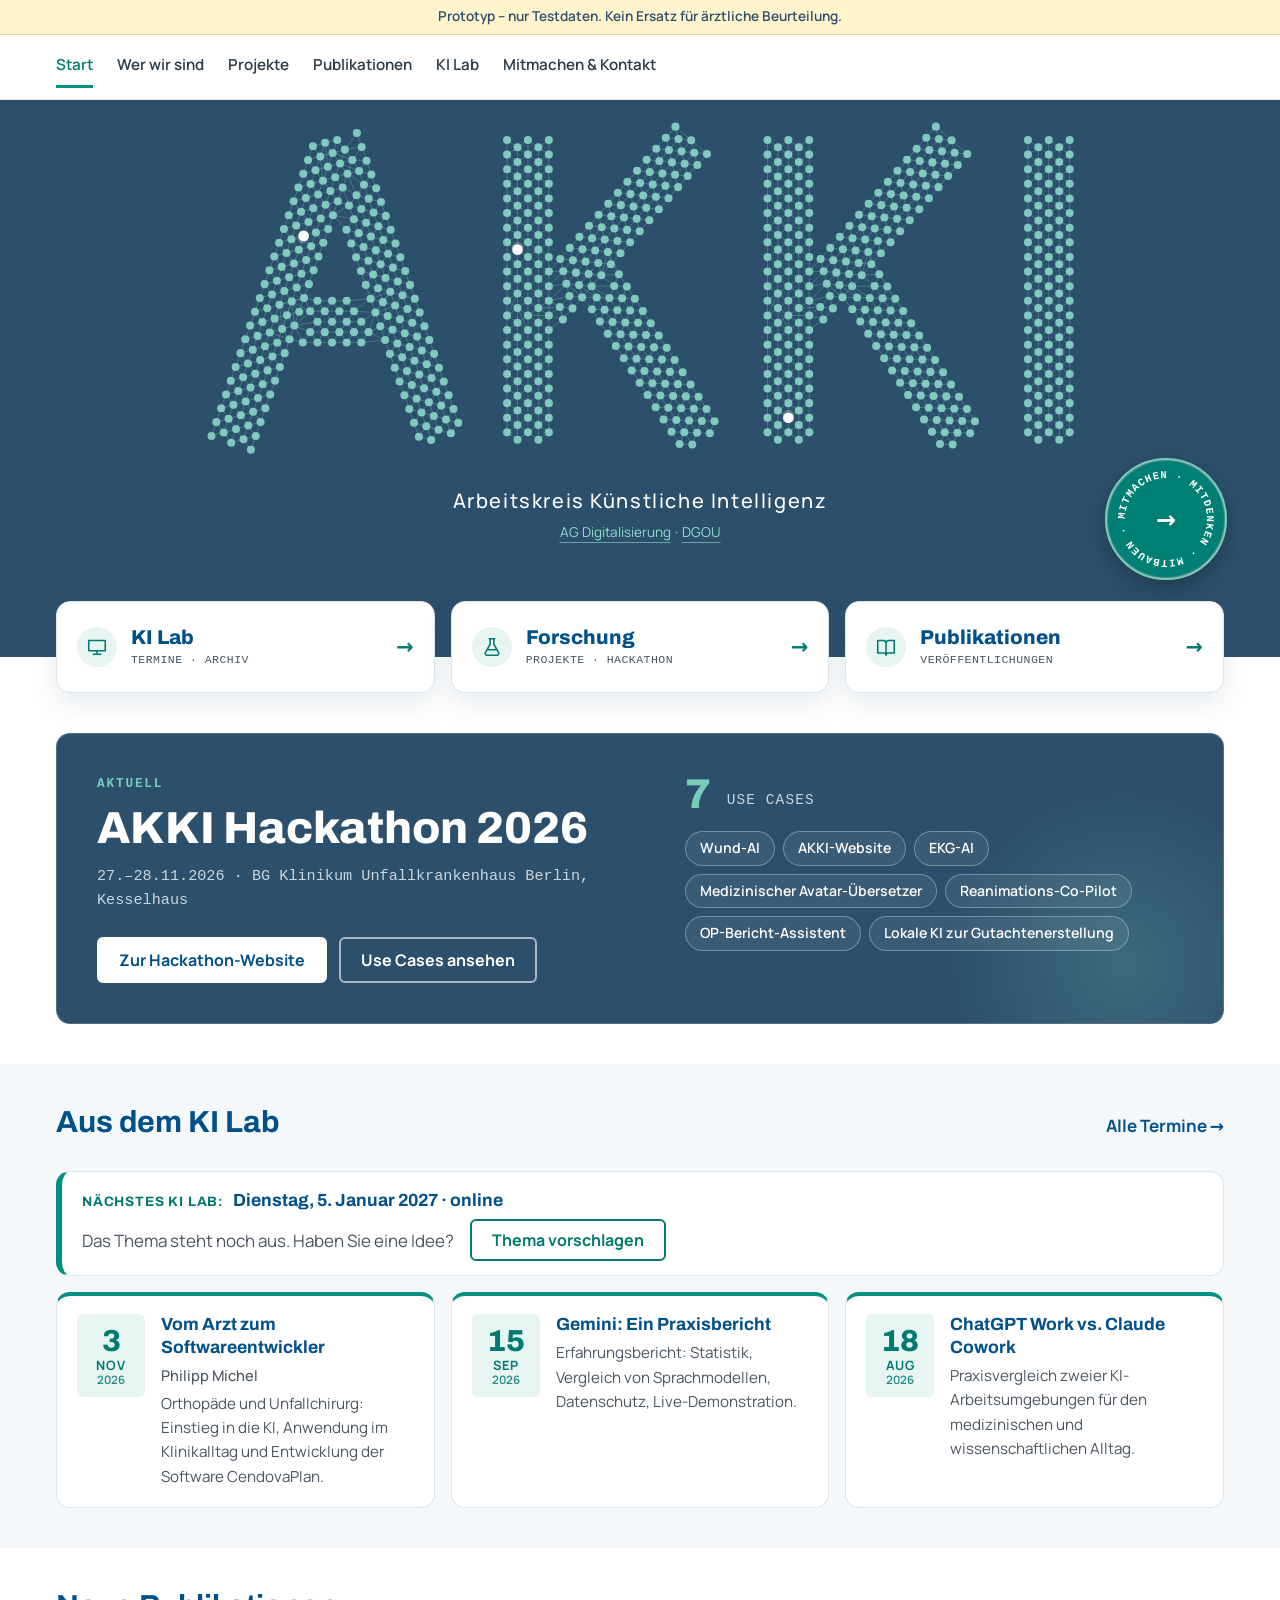
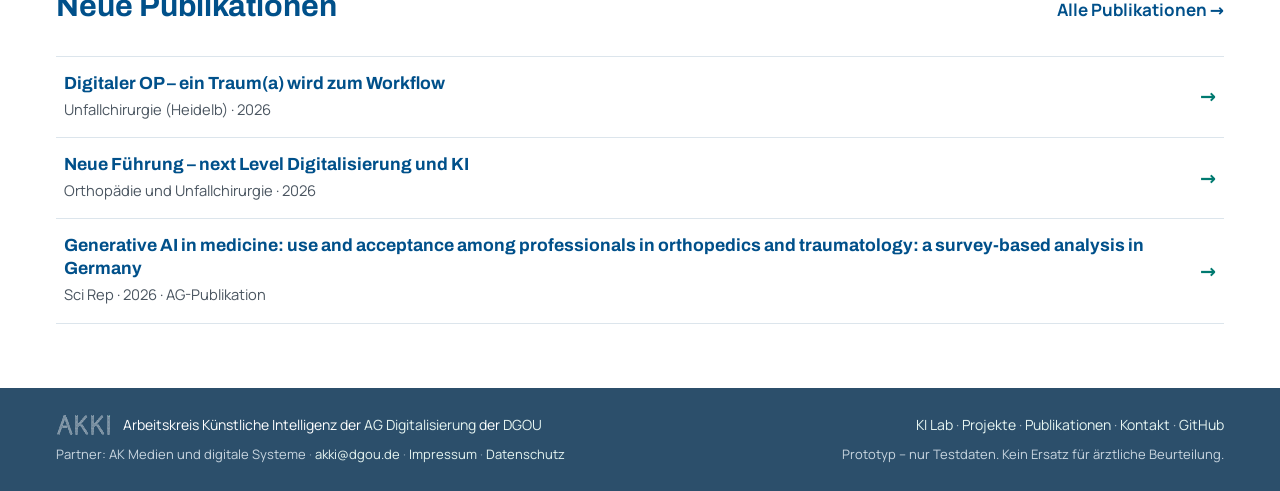
==== public/index.html @ 75d97f33 "Startseite: Kachel Mitwirken entfernt, drei Kacheln auf volle Breite verteilt" ====
<!DOCTYPE html>
<html lang="de">
<head>
<meta charset="UTF-8">
<meta name="viewport" content="width=device-width, initial-scale=1.0">
<title>AKKI – Arbeitskreis Künstliche Intelligenz · AG Digitalisierung · DGOU</title>
<meta name="description" content="Der AKKI ist der Arbeitskreis Künstliche Intelligenz der AG Digitalisierung der DGOU: KI Lab, Forschung, Publikationen und Hackathon.">
<!-- Vorerst fuer Suchmaschinen gesperrt, bis die DGOU die Seite freigibt (siehe inhalte.md) -->
<meta name="robots" content="noindex, nofollow">
<link rel="icon" type="image/svg+xml" href="logo/logo-hell.svg">
<link rel="stylesheet" href="style.css">
</head>
<body>

<div id="seitenkopf" class="kopf-fix">
  <div class="prototyp-hinweis" role="note">Prototyp – nur Testdaten. Kein Ersatz für ärztliche Beurteilung.</div>
</div>

<header class="hero hero--kompakt">
  <div class="container">
    <!-- Die Hauptüberschrift (h1) ist nur für Screenreader sichtbar; sichtbar ist das lebende Logo -->
    <h1 class="sr-only">AKKI – Arbeitskreis Künstliche Intelligenz der AG Digitalisierung der DGOU</h1>
    <!-- Lebendes AKKI-Logo, Einbau wie in public/logo/logo-animiert.js beschrieben -->
    <canvas data-akki-logo data-auto-hoehe data-untertitel="aus" aria-hidden="true"></canvas>
    <div class="hero__fuss">
      <!-- Untertitel als normaler HTML-Text (Größen kommen vom Logo-Skript über --logo-fs1 / --logo-fs2) -->
      <p class="hero__untertitel">
        <span class="hero__untertitel-1">Arbeitskreis Künstliche Intelligenz</span>
        <span class="hero__untertitel-2"><a href="https://www.digitalisierung-dgou.de/" target="_blank" rel="noopener">AG Digitalisierung<span class="sr-only"> (öffnet in neuem Tab)</span></a> · <a href="https://dgou.de/" target="_blank" rel="noopener">DGOU<span class="sr-only"> (öffnet in neuem Tab)</span></a></span>
      </p>
      <!-- Runder Mitmachen-Button unten rechts in der blauen Fläche; daran hängt das Mitmach-Terminal als Pop-up (terminal.js) -->
      <a class="mitmach-rund" id="mitmachen-knopf" href="mitmachen.html" aria-label="Mitmachen">
        <!-- Drehender Textring innen im Kreis (Bahn: Radius 41), nur Zierde: aria-hidden -->
        <svg class="mitmach-rund__ring" viewBox="0 0 116 116" aria-hidden="true" focusable="false">
          <defs><path id="mitmach-bahn" d="M58,58 m-41,0 a41,41 0 1,1 82,0 a41,41 0 1,1 -82,0"/></defs>
          <text><textPath href="#mitmach-bahn">MITMACHEN · MITDENKEN · MITBAUEN · </textPath></text>
        </svg>
        <span class="mitmach-rund__pfeil" aria-hidden="true">→</span>
        <span class="mitmach-rund__label" aria-hidden="true">Mitmachen</span>
      </a>
    </div>
  </div>
</header>

<main>
  <!-- Vier Einstiege direkt unter dem Logo -->
  <section class="einstiege" aria-label="Einstiege">
    <div class="container">
      <div class="einstiege__raster">
        <a class="einstieg-kachel" href="treffen.html">
          <span class="einstieg-kachel__icon"><svg viewBox="0 0 24 24" aria-hidden="true"><path d="M3 5h18v11H3zM8 20h8M12 16v4"/></svg></span>
          <span class="einstieg-kachel__titel">KI Lab</span>
          <span class="einstieg-kachel__sub">Termine · Archiv</span>
          <span class="einstieg-kachel__pfeil" aria-hidden="true">→</span>
        </a>
        <a class="einstieg-kachel" href="projekte.html">
          <span class="einstieg-kachel__icon"><svg viewBox="0 0 24 24" aria-hidden="true"><path d="M9 3h6M10 3v6l-5.2 9.2A2 2 0 0 0 6.5 21h11a2 2 0 0 0 1.7-2.8L14 9V3M7.2 15h9.6"/></svg></span>
          <span class="einstieg-kachel__titel">Forschung</span>
          <span class="einstieg-kachel__sub">Projekte · Hackathon</span>
          <span class="einstieg-kachel__pfeil" aria-hidden="true">→</span>
        </a>
        <a class="einstieg-kachel" href="publikationen.html">
          <span class="einstieg-kachel__icon"><svg viewBox="0 0 24 24" aria-hidden="true"><path d="M3 5h6a3 3 0 0 1 3 3v13a2.5 2.5 0 0 0-2.5-2.5H3zM21 5h-6a3 3 0 0 0-3 3v13a2.5 2.5 0 0 1 2.5-2.5H21z"/></svg></span>
          <span class="einstieg-kachel__titel">Publikationen</span>
          <span class="einstieg-kachel__sub">Veröffentlichungen</span>
          <span class="einstieg-kachel__pfeil" aria-hidden="true">→</span>
        </a>
      </div>
    </div>
  </section>

  <!-- Hackathon (aus daten/usecases.json) -->
  <section aria-labelledby="hackathon-titel">
    <div class="container">
      <div class="hackathon-karte" id="hackathon-karte" hidden>
        <div class="hackathon-karte__text">
          <p class="eyebrow">Aktuell</p>
          <h2 id="hackathon-titel"></h2>
          <p class="hackathon-karte__fakten" id="hackathon-fakten"></p>
          <div class="knopfreihe">
            <a class="knopf knopf--hell" id="hackathon-website" target="_blank" rel="noopener" hidden>Zur Hackathon-Website</a>
            <a class="knopf knopf--auf-dunkel" href="projekte.html#hackathon">Use Cases ansehen</a>
          </div>
        </div>
        <div class="hackathon-karte__cases">
          <p class="hackathon-karte__zahl"><strong id="hackathon-anzahl"></strong> Use Cases</p>
          <ul class="chips" id="hackathon-chips"></ul>
        </div>
      </div>
    </div>
  </section>

  <!-- Neueste KI-Lab-Termine (über beitraege.js aus daten/beitraege.json) -->
  <section class="abschnitt--hell" aria-labelledby="kilab-titel">
    <div class="container">
      <div class="abschnitt-kopf">
        <h2 id="kilab-titel">Aus dem KI Lab</h2>
        <a class="pfeil-link" href="treffen.html">Alle Termine</a>
      </div>
      <!-- Nächster erster Dienstag im Monat (berechnet in beitraege.js); Thema nur, wenn in beitraege.json eingetragen -->
      <div class="kilab-naechster" id="kilab-naechster" hidden>
        <p class="kilab-naechster__zeile"><span class="kilab-naechster__label">Nächstes KI Lab:</span> <span class="kilab-naechster__datum" data-feld="datum"></span></p>
        <p class="kilab-naechster__thema" data-feld="thema" hidden></p>
        <p class="kilab-naechster__frage" data-feld="ohne-thema">Das Thema steht noch aus. Haben Sie eine Idee?</p>
        <a class="knopf knopf--rand" data-feld="vorschlag" data-kontakt-mailto="Themenvorschlag KI Lab">Thema vorschlagen</a>
      </div>      <div class="termin-karten" id="kilab-letzte"></div>
    </div>
  </section>

  <!-- Neueste Publikationen (aus daten/publikationen.json) -->
  <section aria-labelledby="pub-titel">
    <div class="container">
      <div class="abschnitt-kopf">
        <h2 id="pub-titel">Neue Publikationen</h2>
        <a class="pfeil-link" href="publikationen.html">Alle Publikationen</a>
      </div>
      <ul class="neu-pubs" id="pub-neu"></ul>
    </div>
  </section>
</main>

<div id="seitenfuss"></div>

<script src="logo/logo-animiert.js"></script>
<script src="layout.js"></script>
<script src="kontakt.js"></script>
<script src="beitraege.js"></script>
<script src="startseite.js"></script>
<script src="terminal.js"></script>
</body>
</html>
---- public/style.css ----
/* Gemeinsames Design aller AKKI-Seiten (Vorgabe: ARBEITSAUFTRAG.md, Block A)
   ALLE Farben, Abstände und Schriften stehen oben als Variablen.
   Für ein späteres offizielles DGOU-Design reicht es, diese Werte zu ändern. */

/* Schriften lokal aus public/fonts (keine Verbindung zu Google).
   Lizenz: SIL Open Font License, siehe public/fonts/OFL-*.txt */
@font-face {
  font-family: 'Archivo'; font-style: normal; font-weight: 500 800; font-display: swap;
  src: url('fonts/archivo-latin.woff2') format('woff2');
  unicode-range: U+0000-00FF, U+0131, U+0152-0153, U+02BB-02BC, U+02C6, U+02DA, U+02DC, U+0304, U+0308, U+0329, U+2000-206F, U+20AC, U+2122, U+2191, U+2193, U+2212, U+2215, U+FEFF, U+FFFD;
}
@font-face {
  font-family: 'Archivo'; font-style: normal; font-weight: 500 800; font-display: swap;
  src: url('fonts/archivo-latin-ext.woff2') format('woff2');
  unicode-range: U+0100-02BA, U+02BD-02C5, U+02C7-02CC, U+02CE-02D7, U+02DD-02FF, U+0304, U+0308, U+0329, U+1D00-1DBF, U+1E00-1E9F, U+1EF2-1EFF, U+2020, U+20A0-20AB, U+20AD-20C4, U+2113, U+2C60-2C7F, U+A720-A7FF;
}
@font-face {
  font-family: 'Manrope'; font-style: normal; font-weight: 400 700; font-display: swap;
  src: url('fonts/manrope-latin.woff2') format('woff2');
  unicode-range: U+0000-00FF, U+0131, U+0152-0153, U+02BB-02BC, U+02C6, U+02DA, U+02DC, U+0304, U+0308, U+0329, U+2000-206F, U+20AC, U+2122, U+2191, U+2193, U+2212, U+2215, U+FEFF, U+FFFD;
}
@font-face {
  font-family: 'Manrope'; font-style: normal; font-weight: 400 700; font-display: swap;
  src: url('fonts/manrope-latin-ext.woff2') format('woff2');
  unicode-range: U+0100-02BA, U+02BD-02C5, U+02C7-02CC, U+02CE-02D7, U+02DD-02FF, U+0304, U+0308, U+0329, U+1D00-1DBF, U+1E00-1E9F, U+1EF2-1EFF, U+2020, U+20A0-20AB, U+20AD-20C4, U+2113, U+2C60-2C7F, U+A720-A7FF;
}

:root {
  /* ---- Palette D (ARBEITSAUFTRAG A1) ---- */
  --blau: #00508A;          /* Überschriften, Links, Primärtext-Akzente */
  --petrol: #008F83;        /* Linien, Rahmen, Hover, Unterstreichung der aktiven Navigation */
  --petrol-text: #007A70;   /* Petrol für Button-Füllung und Text: weiße Schrift 5,2:1 (#008F83 hätte nur 4,0:1) */
  --petrol-dunkel: #00655D; /* Button beim Überfahren */
  --mint: #78CBB9;          /* Logo, kleine Akzente, Badges (immer mit dunkler Schrift) */
  --mint-hell: #E6F5F1;     /* sparsam: höchstens ein hervorgehobener Bereich pro Seite */
  --weiss: #FFFFFF;         /* Seitenhintergrund und Standard-Kartenhintergrund */
  --hell: #F5F8FA;          /* abwechselnde Abschnitte, Seitenköpfe */
  --navy: #2C4F6B;          /* Logo-Kachel, Footer */
  --text: #2B3A45;          /* Fließtext */
  --text-2: #4A5560;        /* Nebentext, Metadaten */
  --rahmen: #DCE5EC;        /* Kartenrahmen, Trennlinien */

  /* ---- Abstände (8 / 16 / 24 / 40 / 64) ---- */
  --a1: 8px;
  --a2: 16px;
  --a3: 24px;
  --a4: 40px;
  --a5: 64px;

  /* ---- Form und Raster ---- */
  --radius: 14px;
  --radius-klein: 6px;
  --breite: 1200px;         /* maximale Inhaltsbreite */
  --zeile: 70ch;            /* maximale Zeilenlänge für Fließtext */

  /* ---- Schriften (lokal, siehe @font-face oben) ---- */
  --font-heading: 'Archivo', system-ui, sans-serif;
  --font-body: 'Manrope', system-ui, sans-serif;

  /* ---- Auf dunklem Grund (Footer, Logo-Kachel) ---- */
  --text-auf-dunkel: #FFFFFF;
  --text-auf-dunkel-leise: #C9D6E0;
  --linie-auf-dunkel: rgba(255, 255, 255, .14);

  /* ---- Markierungen und Zustände ---- */
  --hinweis-bg: #FFF4CC;    /* Pflicht-Hinweis, Entwurf-Banner */
  --hinweis-rahmen: #E8D58A;
  --hinweis-text: #5C4A00;
  --folgt-bg: #EEF3F7;
  --folgt-rahmen: #9AAFC0;
  --fehler: #A3262A;
  --schatten: rgba(44, 79, 107, .12);
  --fokus: #00508A;         /* Tastatur-Fokus auf hellem Grund (mind. 3:1) */
  --fokus-auf-dunkel: #FFFFFF;

  /* ---- Status-Badges (Text immer gut lesbar) ---- */
  --badge-idee-bg: #FFFFFF;      --badge-idee-text: #2B3A45;
  --badge-planung-bg: #E3ECF3;   --badge-planung-text: #00395F;
  --badge-laufend-bg: #78CBB9;   --badge-laufend-text: #2C4F6B;
  --badge-fertig-bg: #E4EAEF;    --badge-fertig-text: #2B3A45;
  --badge-publiziert-bg: #00508A; --badge-publiziert-text: #FFFFFF;

  /* ---- Alte Namen (Smart Editor und ältere Teile verwenden sie noch) ---- */
  --bg: var(--weiss);
  --kachel: var(--weiss);
  --border: var(--rahmen);
  --dunkel: var(--text);
  --haupt: var(--blau);
  --akzent: var(--petrol);
  --link: var(--blau);
  --text-leise: var(--text-2);
  --text-neben: var(--text-2);
}

/* =============== Grundlagen =============== */
* { box-sizing: border-box; }
html { scroll-padding-top: 130px; }
html, body { margin: 0; }
body {
  background: var(--weiss);
  color: var(--text);
  font-family: var(--font-body);
  font-size: 1.0625rem;
  line-height: 1.6;
}
h1, h2, h3 { font-family: var(--font-heading); color: var(--blau); line-height: 1.2; margin: 0 0 .5em; }
h1 { font-size: clamp(1.9rem, 1.2rem + 2.6vw, 2.75rem); }
h2 { font-size: clamp(1.45rem, 1.1rem + 1.4vw, 1.9rem); }
h3 { font-size: 1.15rem; }
p { margin: 0 0 var(--a2); }
a { color: var(--blau); text-underline-offset: 2px; }
a:hover { text-decoration-color: var(--petrol); text-decoration-thickness: 2px; }
:focus-visible { outline: 3px solid var(--fokus); outline-offset: 2px; }
.footer :focus-visible, .hero :focus-visible, .logo-kachel :focus-visible { outline-color: var(--fokus-auf-dunkel); }
.container { max-width: var(--breite); margin: 0 auto; padding: 0 var(--a2); }
.prosa, .einstieg p { max-width: var(--zeile); }
.sr-only { position: absolute; width: 1px; height: 1px; overflow: hidden; clip: rect(0 0 0 0); white-space: nowrap; }

.skip-link { position: absolute; left: var(--a2); top: -60px; z-index: 100; background: var(--blau); color: var(--text-auf-dunkel); padding: var(--a1) var(--a2); border-radius: var(--radius-klein); font-weight: 700; }
.skip-link:focus { top: var(--a1); }

/* =============== Kopf: Pflicht-Hinweis und Navigation (eine Komponente, layout.js) =============== */
.kopf-fix { position: sticky; top: 0; z-index: 50; background: var(--weiss); }
.prototyp-hinweis {
  background: var(--hinweis-bg); color: var(--navy);
  border-bottom: 1px solid var(--hinweis-rahmen);
  font-size: .85rem; font-weight: 600; text-align: center;
  padding: 6px var(--a2);
}
.nav { background: var(--weiss); border-bottom: 1px solid var(--rahmen); }
.nav__innen { display: flex; align-items: center; justify-content: space-between; gap: var(--a2); min-height: 64px; flex-wrap: wrap; padding-top: 6px; padding-bottom: 6px; }
.nav__toggle { display: none; align-items: center; gap: 10px; background: var(--weiss); border: 1px solid var(--blau); color: var(--blau); border-radius: var(--radius-klein); font: 700 1rem/1 var(--font-body); padding: 0 16px; height: 44px; cursor: pointer; }
.nav__toggle span:first-child { font-size: 1.3rem; }
.nav__links { list-style: none; display: flex; gap: var(--a3); margin: 0; padding: 0; }
.nav__links a { color: var(--text); text-decoration: none; font-weight: 600; font-size: .95rem; padding: 8px 0; border-bottom: 3px solid transparent; display: inline-block; }
.nav__links a:hover { color: var(--blau); border-bottom-color: var(--petrol); }
.nav__links a[aria-current="page"] { color: var(--petrol-text); border-bottom-color: var(--petrol); }

/* =============== Seitenkopf der Unterseiten (hell, kompakt) =============== */
.seitenkopf { background: var(--hell); border-bottom: 1px solid var(--rahmen); padding: var(--a4) 0 var(--a3); }
.seitenkopf h1 { margin: 0; }
.seitenkopf p { margin: var(--a1) 0 0; max-width: var(--zeile); color: var(--text-2); font-size: 1.1rem; }

/* =============== Startseiten-Kopf (wird in Block C neu gebaut) =============== */
.hero { background: var(--navy); }
.hero canvas { display: block; width: 100%; height: 260px; background: var(--navy); border-radius: var(--radius); }
.hero__text { padding: 0 0 var(--a4); }

/* =============== Startseite: kompakter Kopf, vier Einstiege, Hackathon-Karte, neue Publikationen =============== */
.eyebrow { margin: 0 0 var(--a1); font-family: ui-monospace, "Cascadia Mono", Consolas, "Liberation Mono", Menlo, monospace; font-size: .8rem; font-weight: 700; letter-spacing: .14em; text-transform: uppercase; color: var(--petrol-text); }
.hero--kompakt { padding-bottom: 80px; overflow-x: clip; } /* der pulsierende Ring darf die Seite nie verbreitern; nach unten bleibt das Terminal-Pop-up frei sichtbar */
.hero--kompakt canvas { height: 190px; }
main section.einstiege { padding: 0; margin-top: -56px; position: relative; z-index: 2; }
.einstiege__raster { display: grid; grid-template-columns: repeat(3, minmax(0, 1fr)); gap: var(--a2); }
.hero__fuss { display: grid; grid-template-columns: 1fr auto 1fr; align-items: center; gap: var(--a2); min-height: 116px; }
.hero__fuss .mitmach-rund, .hero__fuss .terminal-wrap { grid-column: 3; justify-self: end; }
.hero__untertitel { grid-column: 2; margin: 0; text-align: center; color: var(--text-auf-dunkel); line-height: calc(var(--logo-fs1, 18px) * 1.35); }
.hero__untertitel-1, .hero__untertitel-2 { display: block; }
.hero__untertitel-1 { font-weight: 500; font-size: var(--logo-fs1, 18px); letter-spacing: .08em; }
.hero__untertitel-2 { font-weight: 400; font-size: var(--logo-fs2, 13px); color: #8FDCCB; }
.hero__untertitel-2 a { display: inline-block; padding: 4px 1px; border-radius: 3px; color: #8FDCCB; text-decoration: underline; text-decoration-thickness: 1px; text-underline-offset: 5px; text-decoration-color: rgba(143, 220, 203, .6); transition: color .15s ease, text-decoration-color .15s ease; }
.hero__untertitel-2 a:hover { color: #fff; text-decoration-thickness: 1px; text-decoration-color: #fff; }
.hero__untertitel-2 a:focus-visible { outline: 3px solid #fff; outline-offset: 3px; }
.mitmach-rund { position: relative; display: grid; place-items: center; flex: none; width: 116px; height: 116px; border-radius: 50%; background: #007F75; color: #fff; text-decoration: none; box-shadow: 0 0 0 3px rgba(120, 203, 185, .5), 0 8px 22px rgba(0, 0, 0, .3); transition: transform .2s ease, background-color .2s ease; }
.mitmach-rund:hover, .mitmach-rund:focus-visible { background: #008F83; transform: scale(1.06); }
.mitmach-rund::before { content: ""; position: absolute; inset: -3px; border-radius: 50%; border: 2px solid var(--mint); pointer-events: none; animation: mitmach-puls 2.4s ease-out infinite; } /* bei "Bewegung reduzieren" greift die globale Regel animation: none: kein Pulsieren, kein Drehen */
@keyframes mitmach-puls { 0% { transform: scale(1); opacity: .8; } 100% { transform: scale(1.5); opacity: 0; } }
.mitmach-rund__ring { position: absolute; inset: 0; width: 100%; height: 100%; overflow: visible; animation: mitmach-dreh 16s linear infinite; } /* Tempo bei Hover/Fokus regelt startseite.js (ca. 5 s pro Umdrehung) */
.mitmach-rund__ring text { fill: #fff; font-family: ui-monospace, "Cascadia Mono", Consolas, "Liberation Mono", Menlo, monospace; font-weight: 700; font-size: 10.5px; white-space: pre; }
@keyframes mitmach-dreh { to { transform: rotate(360deg); } }
.mitmach-rund__pfeil { position: relative; font: 800 24px/1 var(--font-body); }
.mitmach-rund__label { position: absolute; right: calc(100% + 16px); top: 50%; transform: translate(6px, -50%); padding: 6px 14px; border-radius: 999px; background: var(--weiss); color: var(--blau); font: 700 .9rem/1.2 var(--font-body); white-space: nowrap; opacity: 0; pointer-events: none; transition: opacity .15s ease, transform .15s ease; }
.mitmach-rund:hover .mitmach-rund__label, .mitmach-rund:focus-visible .mitmach-rund__label { opacity: 1; transform: translate(0, -50%); }
.einstieg-kachel { display: grid; grid-template-columns: 40px minmax(0, 1fr) auto; grid-template-rows: auto auto; column-gap: 14px; row-gap: 2px; align-items: center; position: relative; min-height: 92px; padding: 20px; background: var(--weiss); border: 1px solid var(--rahmen); border-radius: var(--radius); box-shadow: 0 10px 28px var(--schatten); text-decoration: none; color: var(--text); transition: transform .2s ease, box-shadow .2s ease, border-color .2s ease; }
.einstieg-kachel:hover, .einstieg-kachel:focus-visible { transform: translateY(-3px); border-color: var(--petrol); box-shadow: 0 16px 36px var(--schatten); }
.einstieg-kachel__icon { grid-row: 1 / 3; display: grid; place-items: center; width: 40px; height: 40px; border-radius: 50%; background: var(--mint-hell); transition: background .2s ease; }
.einstieg-kachel__icon svg { width: 22px; height: 22px; fill: none; stroke: var(--petrol-text); stroke-width: 1.7; stroke-linecap: round; stroke-linejoin: round; }
.einstieg-kachel:hover .einstieg-kachel__icon { background: var(--mint); }
.einstieg-kachel:hover .einstieg-kachel__icon svg { stroke: var(--navy); }
.einstieg-kachel__titel { grid-column: 2; align-self: end; font-family: var(--font-heading); font-weight: 800; font-size: 1.25rem; line-height: 1.2; color: var(--blau); overflow-wrap: break-word; hyphens: auto; }
.einstieg-kachel__sub { grid-column: 2; align-self: start; font-family: ui-monospace, "Cascadia Mono", Consolas, "Liberation Mono", Menlo, monospace; font-size: .72rem; letter-spacing: .04em; text-transform: uppercase; color: var(--text-2); overflow-wrap: break-word; }
.einstieg-kachel__pfeil { grid-row: 1 / 3; grid-column: 3; font-size: 1.3rem; font-weight: 700; color: var(--petrol-text); transition: transform .2s ease; }
.einstieg-kachel:hover .einstieg-kachel__pfeil { transform: translateX(6px); }

.hackathon-karte { position: relative; overflow: hidden; display: grid; grid-template-columns: minmax(0, 1.1fr) minmax(0, 1fr); gap: var(--a4); padding: var(--a4); background: var(--navy); color: var(--text-auf-dunkel); border: 1px solid rgba(255, 255, 255, .18); border-radius: var(--radius); }
.hackathon-karte::after { content: ""; position: absolute; right: -80px; bottom: -120px; width: 360px; height: 360px; border-radius: 50%; background: radial-gradient(circle, rgba(120, 203, 185, .22), rgba(120, 203, 185, 0) 70%); pointer-events: none; }
.hackathon-karte > * { position: relative; z-index: 1; }
.hackathon-karte .eyebrow { color: var(--mint); }
.hackathon-karte h2 { margin: 0 0 var(--a1); color: var(--text-auf-dunkel); font-weight: 800; font-size: clamp(1.9rem, 1.2rem + 2.4vw, 2.8rem); }
.hackathon-karte__fakten { margin: 0 0 var(--a3); font-family: ui-monospace, "Cascadia Mono", Consolas, "Liberation Mono", Menlo, monospace; font-size: .95rem; color: var(--text-auf-dunkel-leise); }
.hackathon-karte__zahl { margin: 0 0 var(--a2); font-family: ui-monospace, "Cascadia Mono", Consolas, "Liberation Mono", Menlo, monospace; font-size: .9rem; letter-spacing: .08em; text-transform: uppercase; color: var(--text-auf-dunkel-leise); }
.hackathon-karte__zahl strong { margin-right: 6px; font-family: var(--font-heading); font-size: 2.6rem; font-weight: 800; line-height: 1; letter-spacing: 0; color: var(--mint); vertical-align: -4px; }
.hackathon-karte .knopf--auf-dunkel { background: transparent; color: var(--text-auf-dunkel); border-color: rgba(255, 255, 255, .6); }
.hackathon-karte .knopf--auf-dunkel:hover { background: rgba(255, 255, 255, .14); border-color: var(--weiss); color: var(--text-auf-dunkel); }
main section.einstiege + section { padding-top: var(--a4); }
.chips { list-style: none; margin: 0; padding: 0; display: flex; flex-wrap: wrap; gap: 8px; }
.chip { display: inline-block; padding: 5px 14px; border: 1px solid rgba(255, 255, 255, .3); border-radius: 999px; background: rgba(255, 255, 255, .07); color: var(--text-auf-dunkel); font-size: .88rem; font-weight: 600; text-decoration: none; transition: background .15s ease, color .15s ease, transform .15s ease; }
.chip:hover { background: var(--mint); border-color: var(--mint); color: var(--navy); transform: translateY(-2px); }

.termin-karte.termin-karte--block { flex-direction: row; align-items: flex-start; gap: var(--a2); }
.termin-karte--block .datumsblock { flex: none; width: 68px; padding: 10px 0; }
.termin-karte__inhalt { display: flex; flex-direction: column; gap: 4px; min-width: 0; }
.datumsblock__jahr { margin-top: 2px; font-size: .72rem; font-weight: 600; opacity: .85; }

.neu-pubs { list-style: none; margin: var(--a2) 0 0; padding: 0; border-top: 1px solid var(--rahmen); }
.neu-pub { display: flex; align-items: center; gap: var(--a2); padding: var(--a2) var(--a1); border-bottom: 1px solid var(--rahmen); text-decoration: none; color: var(--text); transition: background .15s ease; }
.neu-pub:hover { background: var(--hell); }
.neu-pub__text { display: flex; flex-direction: column; gap: 2px; flex: 1; min-width: 0; }
.neu-pub__titel { font-family: var(--font-heading); font-weight: 700; font-size: 1.1rem; line-height: 1.3; color: var(--blau); }
.neu-pub:hover .neu-pub__titel { text-decoration: underline; text-decoration-color: var(--petrol); }
.neu-pub__meta { font-size: .92rem; color: var(--text-2); }
.neu-pub .kategorie { flex: none; }
.neu-pub__pfeil { flex: none; font-size: 1.2rem; font-weight: 700; color: var(--petrol-text); transition: transform .2s ease; }
.neu-pub:hover .neu-pub__pfeil { transform: translateX(5px); }
.logo-kachel { background: var(--navy); border-radius: var(--radius); overflow: hidden; }
.logo-kachel canvas { display: block; width: 100%; height: 260px; }

/* =============== Abschnitte =============== */
main section { padding: var(--a4) 0; }
main section + section { padding-top: 0; }
main section.abschnitt--hell { background: var(--hell); padding-top: var(--a4); padding-bottom: var(--a4); }
main section.abschnitt--hell + section { padding-top: var(--a4); }
main section.abschnitt--mint { background: var(--mint-hell); padding-top: var(--a4); padding-bottom: var(--a4); }
main section.abschnitt--mint + section { padding-top: var(--a4); }
.abschnitt-kopf { display: flex; flex-wrap: wrap; justify-content: space-between; align-items: baseline; gap: 4px var(--a2); }
.einstieg p { font-size: 1.15rem; }
.einstieg__zielgruppe { color: var(--text-2); }
.hinweis { color: var(--text-2); font-size: .95rem; }

/* Platzhalter-Markierungen (verschwinden Block für Block, siehe ARBEITSAUFTRAG 0.2) */
.text-folgt { display: inline-block; background: var(--folgt-bg); border: 1px dashed var(--folgt-rahmen); color: var(--text-2); border-radius: var(--radius-klein); padding: 1px 8px; font-size: .9em; font-weight: 600; }
.bestaetigen { display: inline-block; background: var(--hinweis-bg); border: 1px solid var(--hinweis-rahmen); color: var(--hinweis-text); border-radius: var(--radius-klein); padding: 0 7px; font-size: .78em; font-weight: 700; vertical-align: middle; }
.entwurf-banner { background: var(--hinweis-bg); color: var(--hinweis-text); border-bottom: 3px solid var(--hinweis-rahmen); text-align: center; padding: 12px var(--a2); font-size: 1.05rem; }
.offen { display: inline-block; background: var(--hinweis-bg); border: 1px dashed var(--hinweis-text); color: var(--hinweis-text); border-radius: var(--radius-klein); padding: 0 6px; font-weight: 700; }

/* =============== Buttons (überall gleich) =============== */
.knopfreihe { display: flex; flex-wrap: wrap; gap: 12px; align-items: center; }
.knopf {
  display: inline-block; font: 700 1rem var(--font-body); text-decoration: none; cursor: pointer; text-align: center;
  color: var(--text-auf-dunkel); background: var(--petrol-text);
  border: 2px solid var(--petrol-text); border-radius: var(--radius-klein); padding: 10px 20px; min-height: 44px;
}
.knopf:hover { background: var(--petrol-dunkel); border-color: var(--petrol-dunkel); text-decoration: underline; text-decoration-color: var(--mint); text-underline-offset: 3px; }
.knopf--sekundaer, .knopf--rand { background: var(--weiss); color: var(--petrol-text); border-color: var(--petrol-text); }
.knopf--sekundaer:hover, .knopf--rand:hover { background: var(--mint-hell); color: var(--petrol-dunkel); border-color: var(--petrol-dunkel); text-decoration-color: var(--petrol); }
.knopf--hell { background: var(--weiss); color: var(--blau); border-color: var(--weiss); }
.knopf--hell:hover { background: var(--mint-hell); color: var(--blau); border-color: var(--mint-hell); }
.pfeil-link { font-weight: 700; text-decoration: none; display: inline-block; padding: 4px 0; }
.pfeil-link::after { content: " →"; }
.pfeil-link:hover { text-decoration: underline; }

/* =============== Karten (weiß, Rahmen) =============== */
.karte, .kachel, .aktuell-karte, .archiv-karte { background: var(--weiss); border: 1px solid var(--rahmen); border-radius: var(--radius); padding: var(--a3); }
.karte + .karte { margin-top: var(--a2); }
.karte h2 { font-size: 1.35rem; }
.karte h3 { font-size: 1.1rem; }
.karte > :last-child, .kachel > :last-child, .aktuell-karte > :last-child { margin-bottom: 0; }
.liste { margin: 0; padding-left: 1.2em; }
.liste li { margin: 4px 0; }

.kacheln { display: grid; grid-template-columns: repeat(3, minmax(0, 1fr)); gap: var(--a3); margin-top: var(--a3); }
.kacheln--zwei { grid-template-columns: repeat(2, minmax(0, 1fr)); }
.kachel h3, .projekt-karte h3, .termin-karte__titel, .archiv-karte__titel { overflow-wrap: break-word; hyphens: auto; } /* lange Wörter (z. B. Pflege-Zusammenfassung) dürfen getrennt werden, nichts sprengt die Spalte */
.kachel { border-top: 4px solid var(--petrol); }
.kachel h3 { font-size: 1.15rem; }
.kachel__nr { display: inline-block; font-family: var(--font-heading); font-weight: 700; color: var(--blau); font-size: .9rem; margin-bottom: var(--a1); }
.kachel--link { position: relative; transition: box-shadow .15s; }
.kachel--link:hover { box-shadow: 0 4px 16px var(--schatten); }
.kachel--link h3 a { text-decoration: none; }
.kachel--link h3 a::after { content: ""; position: absolute; inset: 0; border-radius: var(--radius); }
.kachel--link:hover h3 a { text-decoration: underline; text-decoration-color: var(--petrol); }

/* Icons: einheitliche Linien-Icons (lokal als SVG im HTML, Farbe über currentColor möglich) */
.icon, .kachel__icon { width: 36px; height: 36px; margin-bottom: 10px; fill: none; stroke: var(--blau); stroke-width: 1.6; stroke-linecap: round; stroke-linejoin: round; flex: none; }

/* ---- Projektkarte: Kategorie klein oben, farbiger Status-Badge ---- */
.projekt-karte { background: var(--weiss); border: 1px solid var(--rahmen); border-radius: var(--radius); padding: var(--a3); display: flex; flex-direction: column; gap: 6px; }
.projekt-karte__kategorie { font-size: .75rem; font-weight: 700; text-transform: uppercase; letter-spacing: .07em; color: var(--text-2); margin: 0; }
.projekt-karte h3 { margin: 0; }
.projekt-karte p { margin: 0; }
.projekt-karte__meta { font-size: .95rem; color: var(--text-2); }
.badge { display: inline-block; align-self: flex-start; font-size: .8rem; font-weight: 700; line-height: 1.4; border-radius: 999px; padding: 2px 12px; border: 1px solid transparent; }
.badge--idee { background: var(--badge-idee-bg); color: var(--badge-idee-text); border: 1px dashed var(--text-2); }
.badge--planung { background: var(--badge-planung-bg); color: var(--badge-planung-text); }
.badge--laufend { background: var(--badge-laufend-bg); color: var(--badge-laufend-text); }
.badge--abgeschlossen { background: var(--badge-fertig-bg); color: var(--badge-fertig-text); }
.badge--publiziert { background: var(--badge-publiziert-bg); color: var(--badge-publiziert-text); }

/* ---- Publikationseintrag: kompakte Listenzeile, kein Kasten ---- */
.pub-liste { list-style: none; margin: 0; padding: 0; }
.pub-eintrag { padding: var(--a2) 0; border-bottom: 1px solid var(--rahmen); }
.pub-eintrag:last-child { border-bottom: 0; }
.pub-eintrag__titel { font-family: var(--font-heading); font-weight: 700; color: var(--blau); font-size: 1.1rem; line-height: 1.3; margin: 0 0 4px; }
.pub-eintrag__autoren, .pub-eintrag__meta { margin: 0; color: var(--text-2); font-size: .95rem; }
.pub-eintrag__aktionen { display: flex; flex-wrap: wrap; gap: 4px var(--a2); align-items: center; margin-top: var(--a1); font-size: .95rem; }
.pub-eintrag__aktionen button { font: 600 .95rem var(--font-body); color: var(--blau); background: none; border: 0; padding: 4px 0; min-height: 32px; cursor: pointer; text-decoration: underline; text-underline-offset: 2px; }

/* ---- Veranstaltungskarte: links Datumsblock, rechts Inhalt ---- */
.veranstaltung { display: grid; grid-template-columns: 76px 1fr; gap: var(--a2); background: var(--weiss); border: 1px solid var(--rahmen); border-radius: var(--radius); padding: var(--a2) var(--a3) var(--a2) var(--a2); }
.datumsblock { display: flex; flex-direction: column; align-items: center; justify-content: center; text-align: center; background: var(--mint-hell); border-radius: var(--radius-klein); padding: var(--a1) 0; color: var(--petrol-text); line-height: 1.1; }
.datumsblock__tag { font-family: var(--font-heading); font-weight: 800; font-size: 1.9rem; }
.datumsblock__monat { font-size: .8rem; font-weight: 700; text-transform: uppercase; letter-spacing: .06em; }
.veranstaltung h3 { margin: 0 0 4px; }
.veranstaltung p { margin: 0 0 6px; color: var(--text-2); }
.tags { display: flex; flex-wrap: wrap; gap: 6px; margin-top: 6px; }

/* ---- Personenkarte: Foto nur wenn freigegeben, sonst Initialen-Kreis ---- */
.person-karte { background: var(--weiss); border: 1px solid var(--rahmen); border-radius: var(--radius); padding: var(--a3); display: flex; gap: var(--a2); align-items: flex-start; }
.initialen { flex: none; width: 56px; height: 56px; border-radius: 50%; background: var(--mint); color: var(--navy); display: flex; align-items: center; justify-content: center; font-family: var(--font-heading); font-weight: 800; font-size: 1.2rem; }
.person-karte h3 { margin: 0 0 2px; }
.person-karte p { margin: 0; color: var(--text-2); font-size: .95rem; }

/* =============== Aktuelles, KI Lab (bestehende Bausteine, weiße Karten) =============== */
.aktuell-karte { border-left: 4px solid var(--petrol); padding: 22px var(--a3); }
.aktuell-karte h3 { font-size: 1.2rem; margin-bottom: 4px; }
.aktuell-karte__art { display: inline-block; font-size: .8rem; font-weight: 700; text-transform: uppercase; letter-spacing: .06em; color: var(--petrol-text); margin-bottom: 6px; }
.aktuell-karte__wann { font-weight: 600; margin: 0 0 var(--a1); }

.termin-karten { display: grid; grid-template-columns: repeat(3, minmax(0, 1fr)); gap: var(--a2); margin-top: var(--a2); }
.termin-karte { display: flex; flex-direction: column; gap: 4px; text-decoration: none; color: var(--text); background: var(--weiss); border: 1px solid var(--rahmen); border-top: 4px solid var(--petrol); border-radius: var(--radius); padding: 18px 20px; transition: box-shadow .15s; }
.termin-karte:hover { box-shadow: 0 4px 16px var(--schatten); }
.termin-karte:hover .termin-karte__titel { text-decoration: underline; text-decoration-color: var(--petrol); }
.termin-karte__kopf { display: flex; flex-wrap: wrap; align-items: center; gap: 6px 10px; }
.termin-karte__datum { font-family: var(--font-heading); font-weight: 700; color: var(--petrol-text); font-size: .95rem; }
.termin-karte__titel { font-family: var(--font-heading); font-weight: 700; color: var(--blau); font-size: 1.1rem; line-height: 1.3; }
.termin-karte__text { color: var(--text-2); font-size: .95rem; }
.kategorie { display: inline-block; font-size: .78rem; font-weight: 700; color: var(--navy); background: var(--mint-hell); border: 1px solid var(--mint); border-radius: 999px; padding: 1px 10px; }

.naechster-termin__datum { font-family: var(--font-heading); font-weight: 700; font-size: 1.35rem; color: var(--blau); margin: 0; }
.naechster-termin__zeit { margin: 0 0 12px; color: var(--text-2); }
.naechster-termin__thema { font-weight: 700; margin: 0 0 4px; }
.naechster-termin__referent { margin: 0 0 4px; color: var(--text-2); }
.naechster-termin .knopfreihe { margin-top: var(--a2); }
.archiv-werkzeuge { display: flex; flex-wrap: wrap; gap: 12px 20px; align-items: center; margin: 12px 0 20px; }
.suchfeld { flex: 1 1 260px; }
.suchfeld input { width: 100%; font: 400 1rem var(--font-body); color: var(--text); background: var(--weiss); border: 1px solid var(--text-2); border-radius: var(--radius-klein); padding: 10px 12px; min-height: 44px; }
.suchfeld input:focus { outline: 3px solid var(--fokus); outline-offset: 1px; }
.filter { display: flex; flex-wrap: wrap; gap: var(--a1); }
.filter-knopf { font: 600 .95rem var(--font-body); color: var(--blau); background: var(--weiss); border: 1px solid var(--blau); border-radius: 999px; padding: 6px 14px; cursor: pointer; min-height: 36px; }
.filter-knopf:hover { border-color: var(--petrol); background: var(--mint-hell); }
.filter-knopf[aria-pressed="true"] { background: var(--blau); color: var(--text-auf-dunkel); }
.archiv-karten { display: grid; grid-template-columns: repeat(3, minmax(0, 1fr)); gap: var(--a2); }
.archiv-karte { border-top: 4px solid var(--petrol); padding: 18px 20px; display: flex; flex-direction: column; gap: 6px; }
.archiv-karte__titel { font-size: 1.1rem; margin: 2px 0 0; }
.archiv-karte__referent, .termin-karte__referent { margin: 0; font-weight: 500; font-size: .92rem; color: var(--text-2); }
.archiv-karte__text { margin: 0; color: var(--text-2); }

/* Mitmachen-Band: der eine hervorgehobene Bereich pro Seite (Mint-hell) */
.mitmachen-kasten { background: var(--mint-hell); color: var(--text); border: 1px solid var(--mint); border-radius: var(--radius); padding: var(--a3) 28px; display: flex; flex-wrap: wrap; justify-content: space-between; align-items: center; gap: var(--a2) var(--a4); }
.mitmachen-kasten h2 { margin-bottom: 6px; }
.mitmachen-kasten p { margin: 0; }

/* Alte Terminliste (Seite Wer wir sind/Treffen Altlast) */
.termine { list-style: none; margin: 0; padding: 0; }
.termine li { display: grid; grid-template-columns: 130px 1fr; gap: 4px var(--a2); padding: 14px 0; border-bottom: 1px solid var(--rahmen); }
.termine li:last-child { border-bottom: 0; }
.termine .datum { font-family: var(--font-heading); font-weight: 700; color: var(--petrol-text); }
.termine .titel { font-weight: 700; }
.termine .beschreibung { display: block; font-weight: 400; color: var(--text-2); }

/* Organigramm (wird in Block D grafisch neu gebaut) */
.organigramm, .organigramm ul { list-style: none; margin: 0; padding: 0; }
.organigramm ul { margin-left: 14px; padding-left: var(--a2); border-left: 2px solid var(--rahmen); }
.organigramm li { margin: var(--a1) 0; }
.organigramm .knoten { font-weight: 700; }
.organigramm .zusatz { display: block; font-size: .95rem; color: var(--text-2); }

/* Rechtstexte (Impressum, Datenschutz) */
.rechtstext .karte h3 { font-size: 1rem; margin: 18px 0 4px; }
.rechtstext .karte p, .rechtstext .karte ul { margin-top: 0; }
.rechtstext a { overflow-wrap: anywhere; }

/* =============== Wer wir sind: Ziele, Zeitleiste, Organigramm =============== */
[hidden] { display: none !important; }
.unterabschnitt { margin-top: var(--a4); }
.pub-eintrag:target { background: var(--mint-hell); box-shadow: -12px 0 0 var(--mint-hell), 12px 0 0 var(--mint-hell); border-radius: var(--radius-klein); }
.pub-eintrag__titel { margin-top: 0; }
.pub-eintrag { padding: 14px 0; }
.pub-eintrag__kennzeichen { color: var(--text-2); }
.kacheln--vier { grid-template-columns: repeat(4, minmax(0, 1fr)); }
.kachel--aktion { display: flex; flex-direction: column; align-items: flex-start; }
.kachel--aktion p { flex: 1; }
.kachel--aktion .knopfreihe { margin-top: var(--a1); }
.kontakt-wahl { display: flex; flex-wrap: wrap; gap: var(--a2); align-items: flex-end; margin-top: var(--a2); }
.kontakt-wahl__feld { display: flex; flex-direction: column; gap: 6px; flex: 1 1 280px; max-width: 420px; }
.kontakt-wahl label { font-weight: 700; color: var(--blau); }
.kontakt-wahl select { font: 400 1rem var(--font-body); color: var(--text); background: var(--weiss); border: 1px solid var(--text-2); border-radius: var(--radius-klein); padding: 10px 12px; min-height: 44px; }
.kontakt-wahl select:focus { outline: 3px solid var(--fokus); outline-offset: 1px; }
.faq { max-width: var(--zeile); }
.faq details { background: var(--weiss); border: 1px solid var(--rahmen); border-radius: var(--radius-klein); margin-bottom: var(--a1); }
.faq summary { cursor: pointer; font-weight: 700; color: var(--blau); padding: 14px var(--a2); min-height: 44px; }
.faq details[open] summary { border-bottom: 1px solid var(--rahmen); }
.faq details p { margin: 0; padding: var(--a2); }
.filter-label { align-self: center; font-size: .85rem; font-weight: 700; text-transform: uppercase; letter-spacing: .06em; color: var(--text-2); margin-right: 2px; }
.ziele-liste { max-width: var(--zeile); }
.ziele-liste li { margin: 8px 0; }
.zeitleiste { list-style: none; margin: var(--a3) 0 0; padding: 0; display: grid; grid-template-columns: repeat(5, minmax(0, 1fr)); gap: var(--a2); }
.zeitleiste__punkt { position: relative; padding-top: var(--a3); display: flex; flex-direction: column; gap: 2px; }
.zeitleiste__punkt::before { content: ""; position: absolute; top: 7px; left: 0; right: calc(-1 * var(--a2)); height: 2px; background: var(--petrol); }
.zeitleiste__punkt:last-child::before { right: 0; background: linear-gradient(90deg, var(--petrol), var(--rahmen)); }
.zeitleiste__punkt::after { content: ""; position: absolute; top: 0; left: 0; width: 16px; height: 16px; border-radius: 50%; background: var(--weiss); border: 3px solid var(--petrol); }
.zeitleiste__datum { font-family: var(--font-heading); color: var(--blau); }
.org { display: flex; flex-direction: column; align-items: center; margin-top: var(--a3); }
.org-box { background: var(--weiss); border: 1px solid var(--rahmen); border-radius: var(--radius); padding: var(--a2) var(--a3); text-align: center; max-width: 440px; width: 100%; }
.org-box strong { font-family: var(--font-heading); color: var(--blau); font-size: 1.1rem; }
.org-box__zusatz { display: block; color: var(--text-2); font-size: .95rem; margin-top: 4px; }
.org-box--akki { background: var(--mint-hell); border: 2px solid var(--petrol); }
.org-linie { width: 2px; height: var(--a3); background: var(--petrol); }
.org-reihe { display: grid; grid-template-columns: 1fr 1fr; gap: var(--a3); position: relative; padding-top: var(--a3); width: 100%; max-width: 900px; }
.org-reihe::before { content: ""; position: absolute; top: 0; left: 25%; right: 25%; height: 2px; background: var(--petrol); }
.org-kind { position: relative; display: flex; justify-content: center; }
.org-kind::before { content: ""; position: absolute; top: calc(-1 * var(--a3)); left: 50%; width: 2px; height: var(--a3); background: var(--petrol); }
.org-kind .org-box { max-width: none; }

/* =============== Mitmach-Terminal (terminal.js): Pop-up am Button "Mitmachen" und fest auf mitmachen.html =============== */
.terminal-wrap { position: relative; display: inline-block; }
.terminal { background: var(--navy); color: var(--text-auf-dunkel); border: 1px solid rgba(255, 255, 255, .28); border-radius: var(--radius); overflow: hidden; text-align: left; font-family: ui-monospace, "Cascadia Mono", Consolas, "Liberation Mono", Menlo, monospace; font-size: .92rem; line-height: 1.5; }
.terminal--popup { overflow-y: auto; overscroll-behavior: contain; position: absolute; left: 0; top: calc(100% + 8px); z-index: 40; width: min(420px, calc(100vw - 32px)); box-shadow: 0 14px 36px rgba(0, 0, 0, .35); opacity: 0; transform: translateY(-6px); transition: opacity .2s ease, transform .2s ease; }
.terminal--popup.terminal--oben { top: auto; bottom: calc(100% + 8px); transform: translateY(6px); }
.terminal--popup.terminal--sichtbar { opacity: 1; transform: none; }
.terminal--fest { max-width: 720px; margin-top: var(--a3); }
.terminal__kopf { display: flex; align-items: center; gap: 12px; padding: 6px 8px 6px 14px; border-bottom: 1px solid var(--linie-auf-dunkel); min-height: 40px; }
.terminal__punkte { display: inline-flex; gap: 6px; }
.terminal__punkte i { width: 10px; height: 10px; border-radius: 50%; background: rgba(255, 255, 255, .35); }
.terminal__titel { color: var(--text-auf-dunkel-leise); font-size: .85rem; }
.terminal__zu { margin-left: auto; width: 36px; height: 36px; background: none; border: 0; border-radius: var(--radius-klein); color: var(--text-auf-dunkel); font: 400 1.6rem/1 var(--font-body); cursor: pointer; }
.terminal__zu:hover { background: rgba(255, 255, 255, .14); }
.terminal__koerper { padding: 12px var(--a2) 14px; }
.terminal__befehl { margin: 0 0 4px; color: var(--mint); font-weight: 700; }
.terminal__liste { list-style: none; margin: 0 0 12px; padding: 0; }
.terminal__liste li { margin: 0 0 8px; }
.terminal__zeile { display: block; padding-left: 2.2em; color: var(--text-auf-dunkel-leise); font-size: .85rem; line-height: 1.4; }
.terminal--popup .terminal__zeile { display: none; } /* im Pop-up kompakt: nur Titel, die Beschreibungen stehen im festen Terminal auf mitmachen.html */
.terminal--popup .terminal__liste li { margin-bottom: 4px; }
.terminal__kontakt { margin: 0; }
.terminal a { color: var(--text-auf-dunkel); text-decoration: underline; text-decoration-color: var(--mint); text-underline-offset: 3px; display: inline-block; padding: 2px 0; }
.terminal a:hover { color: var(--mint); }
.terminal__extra { margin-left: 10px; font-size: .88rem; }
.terminal :focus-visible { outline-color: var(--fokus-auf-dunkel); }

/* =============== Footer (eine Komponente, layout.js) =============== */
.footer { background: var(--navy); color: var(--text-auf-dunkel); padding: 24px 0; margin-top: var(--a3); font-size: 14px; line-height: 1.6; }
.footer p { margin: 0; }
.footer__zeile { display: flex; flex-wrap: wrap; align-items: center; justify-content: space-between; gap: 2px var(--a3); }
.footer__zeile--2 { margin-top: 4px; font-size: 13px; color: var(--text-auf-dunkel-leise); }
.footer__ueber { display: flex; align-items: center; gap: 12px; }
.footer__marke { display: inline-flex; align-items: center; padding: 0; }
.footer__marke img { height: 22px; width: auto; display: block; }
.footer__trenner { opacity: .6; }
.footer a { color: #E6F5F1; text-decoration: none; display: inline-block; padding: 2px 0; border-radius: 3px; }
.footer a:hover, .footer a:focus-visible { text-decoration: underline; text-underline-offset: 3px; color: #fff; }
.footer a:focus-visible { outline: 3px solid #fff; outline-offset: 2px; }
.footer__hinweis { color: var(--text-auf-dunkel-leise); }

/* =============== Mobil =============== */
@media (max-width: 1200px) {
  .einstieg-kachel { padding: 18px 14px; column-gap: 10px; }
  .einstieg-kachel__icon { width: 36px; height: 36px; }
  .einstieg-kachel__sub { font-size: .68rem; letter-spacing: .02em; }
}
@media (max-width: 1000px) {
  .archiv-karten, .termin-karten, .kacheln--vier { grid-template-columns: repeat(2, minmax(0, 1fr)); }
  .hackathon-karte { grid-template-columns: 1fr; gap: var(--a3); padding: var(--a3); }
}
@media (max-width: 560px) {
}
@media (max-width: 760px) {
  .nav__toggle { display: flex; }
  .nav__links { display: none; width: 100%; flex-direction: column; gap: 0; padding-bottom: var(--a1); max-height: calc(100vh - 150px); overflow-y: auto; }
  .nav__links.nav__links--offen { display: flex; }
  .nav__links a { display: block; padding: 12px 0; border-bottom: 1px solid var(--rahmen); }
  .nav__links a[aria-current="page"] { border-bottom-color: var(--petrol); }
}
@media (max-width: 900px) {
  .zeitleiste { grid-template-columns: 1fr; gap: 0; border-left: 2px solid var(--petrol); margin-left: 7px; }
  .zeitleiste__punkt { padding: 0 0 var(--a3) var(--a3); }
  .zeitleiste__punkt:last-child { padding-bottom: 0; }
  .zeitleiste__punkt::before, .zeitleiste__punkt:last-child::before { display: none; }
  .zeitleiste__punkt::after { left: -10px; top: 4px; width: 14px; height: 14px; }
  .org-reihe { grid-template-columns: 1fr; }
  .org-reihe::before { display: none; }
}
@media (max-width: 760px) {
  .kacheln, .kacheln--zwei, .kacheln--vier, .termin-karten, .archiv-karten { grid-template-columns: 1fr; }
  .hero--kompakt { padding-bottom: 64px; }
  .footer__zeile { flex-direction: column; align-items: flex-start; gap: 4px; }
  .mitmach-rund { width: 96px; height: 96px; }
  .hero__fuss { grid-template-columns: 1fr; justify-items: center; gap: var(--a2); min-height: 0; }
  .hero__untertitel { grid-column: 1; }
  .hero__fuss .mitmach-rund, .hero__fuss .terminal-wrap { grid-column: 1; justify-self: end; }
  .hero--kompakt canvas { height: 160px; }
  main section.einstiege { margin-top: -44px; }
  .einstiege__raster { grid-template-columns: 1fr; gap: var(--a1); }
  .einstieg-kachel { min-height: 84px; padding: 16px 18px; }
  .neu-pub { flex-wrap: wrap; }
  .neu-pub .kategorie { order: 3; }
  .mitmachen-kasten { padding: 22px; }
  .termine li { grid-template-columns: 1fr; }
  .seitenkopf { padding: var(--a3) 0 var(--a2); }
  main section { padding: var(--a3) 0; }
}

/* =============== Bewegung reduzieren =============== */
@media (prefers-reduced-motion: reduce) {
  *, *::before, *::after { transition: none !important; animation: none !important; scroll-behavior: auto !important; }
}

/* Startseite: nächstes KI Lab (erster Dienstag im Monat) */
.kilab-naechster { display: flex; flex-wrap: wrap; align-items: center; gap: 6px var(--a2); margin-top: var(--a2); padding: 14px 20px; background: var(--weiss); border: 1px solid var(--rahmen); border-left: 6px solid var(--petrol); border-radius: var(--radius); }
.kilab-naechster[hidden], .kilab-naechster [hidden] { display: none; }
.kilab-naechster p { margin: 0; }
.kilab-naechster__zeile { flex: 1 1 100%; }
.kilab-naechster__label { font: 700 .85rem var(--font-heading); letter-spacing: .06em; text-transform: uppercase; color: var(--petrol-text); margin-right: 6px; }
.kilab-naechster__datum { font: 700 1.1rem var(--font-heading); color: var(--blau); }
.kilab-naechster__thema { font-weight: 600; }
.kilab-naechster__frage { color: var(--text-2); }
.kilab-naechster .knopf { padding-top: 8px; padding-bottom: 8px; min-height: 40px; }

/* Wer wir sind: Zielkacheln mit Icon, kleine Stand-/Quellenzeilen */
.ziel-kachel { display: flex; flex-direction: column; gap: 6px; padding: 20px; }
.ziel-kachel h3 { margin: 0; }
.ziel-kachel p { margin: 0; color: var(--text-2); }
.ziel-kachel__icon { display: grid; place-items: center; width: 40px; height: 40px; border-radius: 50%; background: var(--mint-hell); margin-bottom: 4px; }
.ziel-kachel__icon svg { width: 22px; height: 22px; fill: none; stroke: var(--petrol-text); stroke-width: 1.7; stroke-linecap: round; stroke-linejoin: round; }
.stand-zeile { font-size: .8125rem; color: #5C6772; }
.stand-zeile a { color: inherit; }

/* Organigramm: Titelzeile mit Schild, gleich hohe Kind-Boxen, Inhalt oben */
.org-box__kopf { display: flex; flex-wrap: wrap; justify-content: center; align-items: center; gap: 4px 8px; }
.org-box__schild { font-size: .75rem; font-weight: 700; line-height: 1; letter-spacing: .02em; color: var(--petrol-text); background: var(--weiss); border: 1px solid var(--petrol); border-radius: 999px; padding: 4px 10px; }
.org-kind { align-items: stretch; }
.org-kind .org-box { display: flex; flex-direction: column; justify-content: flex-start; }

/* Projekte: Thematische Schwerpunkte als flache Kacheln (Icon links, Titel, eine Zeile Text) */
.schwerpunkte { display: grid; grid-template-columns: repeat(3, minmax(0, 1fr)); gap: var(--a2); margin-top: var(--a2); }
.schwerpunkt-kachel { display: grid; grid-template-columns: 40px minmax(0, 1fr); grid-template-rows: auto auto; column-gap: 14px; row-gap: 2px; align-items: start; padding: 18px 20px; background: var(--weiss); border: 1px solid var(--rahmen); border-radius: var(--radius); }
.schwerpunkt-kachel__icon { grid-row: 1 / 3; width: 40px; height: 40px; padding: 9px; box-sizing: border-box; border-radius: 50%; background: var(--mint-hell); fill: none; stroke: var(--petrol-text); stroke-width: 1.7; stroke-linecap: round; stroke-linejoin: round; }
.schwerpunkt-kachel h3 { grid-column: 2; margin: 0; font-size: 1.1rem; line-height: 1.3; overflow-wrap: break-word; hyphens: auto; }
.schwerpunkt-kachel p { grid-column: 2; margin: 0; color: var(--text-2); font-size: .95rem; }
@media (max-width: 1000px) { .schwerpunkte { grid-template-columns: 1fr; } }
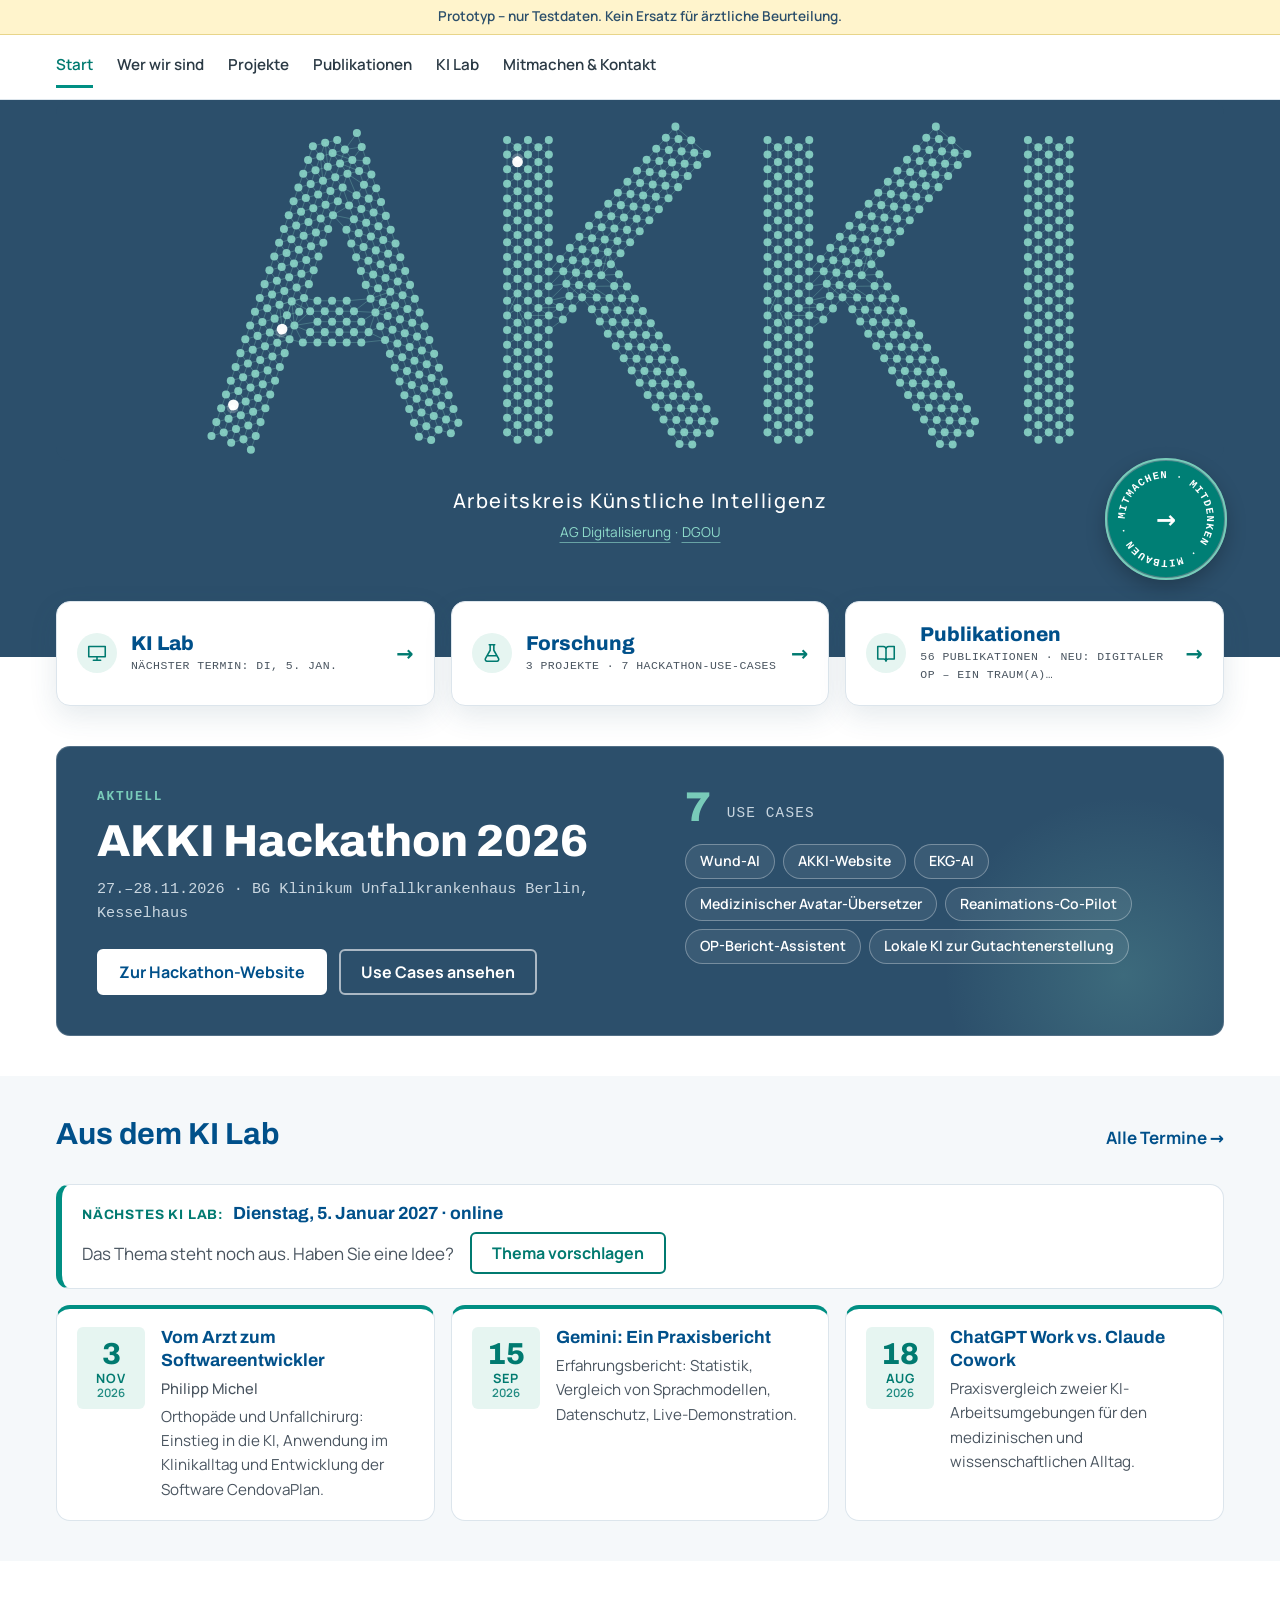
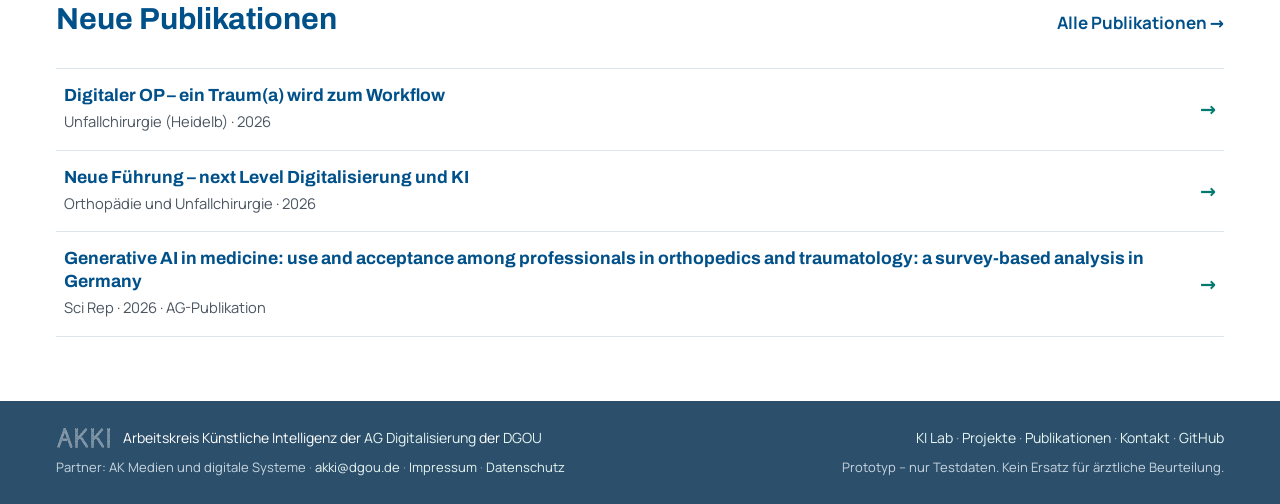
==== commit a637b3d0: "Startseite: Unterzeilen der drei Kacheln automatisch aus den Datendateien" ====
--- a/public/index.html
+++ b/public/index.html
@@ -43,26 +43,26 @@
 </header>
 
 <main>
-  <!-- Vier Einstiege direkt unter dem Logo -->
+  <!-- Drei Einstiege direkt unter dem Logo; die Unterzeilen mit data-info füllen beitraege.js und startseite.js aus den Datendateien (der Text hier ist nur der Ersatz ohne JavaScript) -->
   <section class="einstiege" aria-label="Einstiege">
     <div class="container">
       <div class="einstiege__raster">
         <a class="einstieg-kachel" href="treffen.html">
           <span class="einstieg-kachel__icon"><svg viewBox="0 0 24 24" aria-hidden="true"><path d="M3 5h18v11H3zM8 20h8M12 16v4"/></svg></span>
           <span class="einstieg-kachel__titel">KI Lab</span>
-          <span class="einstieg-kachel__sub">Termine · Archiv</span>
+          <span class="einstieg-kachel__sub" data-info="kilab">Termine · Archiv</span>
           <span class="einstieg-kachel__pfeil" aria-hidden="true">→</span>
         </a>
         <a class="einstieg-kachel" href="projekte.html">
           <span class="einstieg-kachel__icon"><svg viewBox="0 0 24 24" aria-hidden="true"><path d="M9 3h6M10 3v6l-5.2 9.2A2 2 0 0 0 6.5 21h11a2 2 0 0 0 1.7-2.8L14 9V3M7.2 15h9.6"/></svg></span>
           <span class="einstieg-kachel__titel">Forschung</span>
-          <span class="einstieg-kachel__sub">Projekte · Hackathon</span>
+          <span class="einstieg-kachel__sub" data-info="forschung">Projekte · Hackathon</span>
           <span class="einstieg-kachel__pfeil" aria-hidden="true">→</span>
         </a>
         <a class="einstieg-kachel" href="publikationen.html">
           <span class="einstieg-kachel__icon"><svg viewBox="0 0 24 24" aria-hidden="true"><path d="M3 5h6a3 3 0 0 1 3 3v13a2.5 2.5 0 0 0-2.5-2.5H3zM21 5h-6a3 3 0 0 0-3 3v13a2.5 2.5 0 0 1 2.5-2.5H21z"/></svg></span>
           <span class="einstieg-kachel__titel">Publikationen</span>
-          <span class="einstieg-kachel__sub">Veröffentlichungen</span>
+          <span class="einstieg-kachel__sub" data-info="publikationen">Veröffentlichungen</span>
           <span class="einstieg-kachel__pfeil" aria-hidden="true">→</span>
         </a>
       </div>
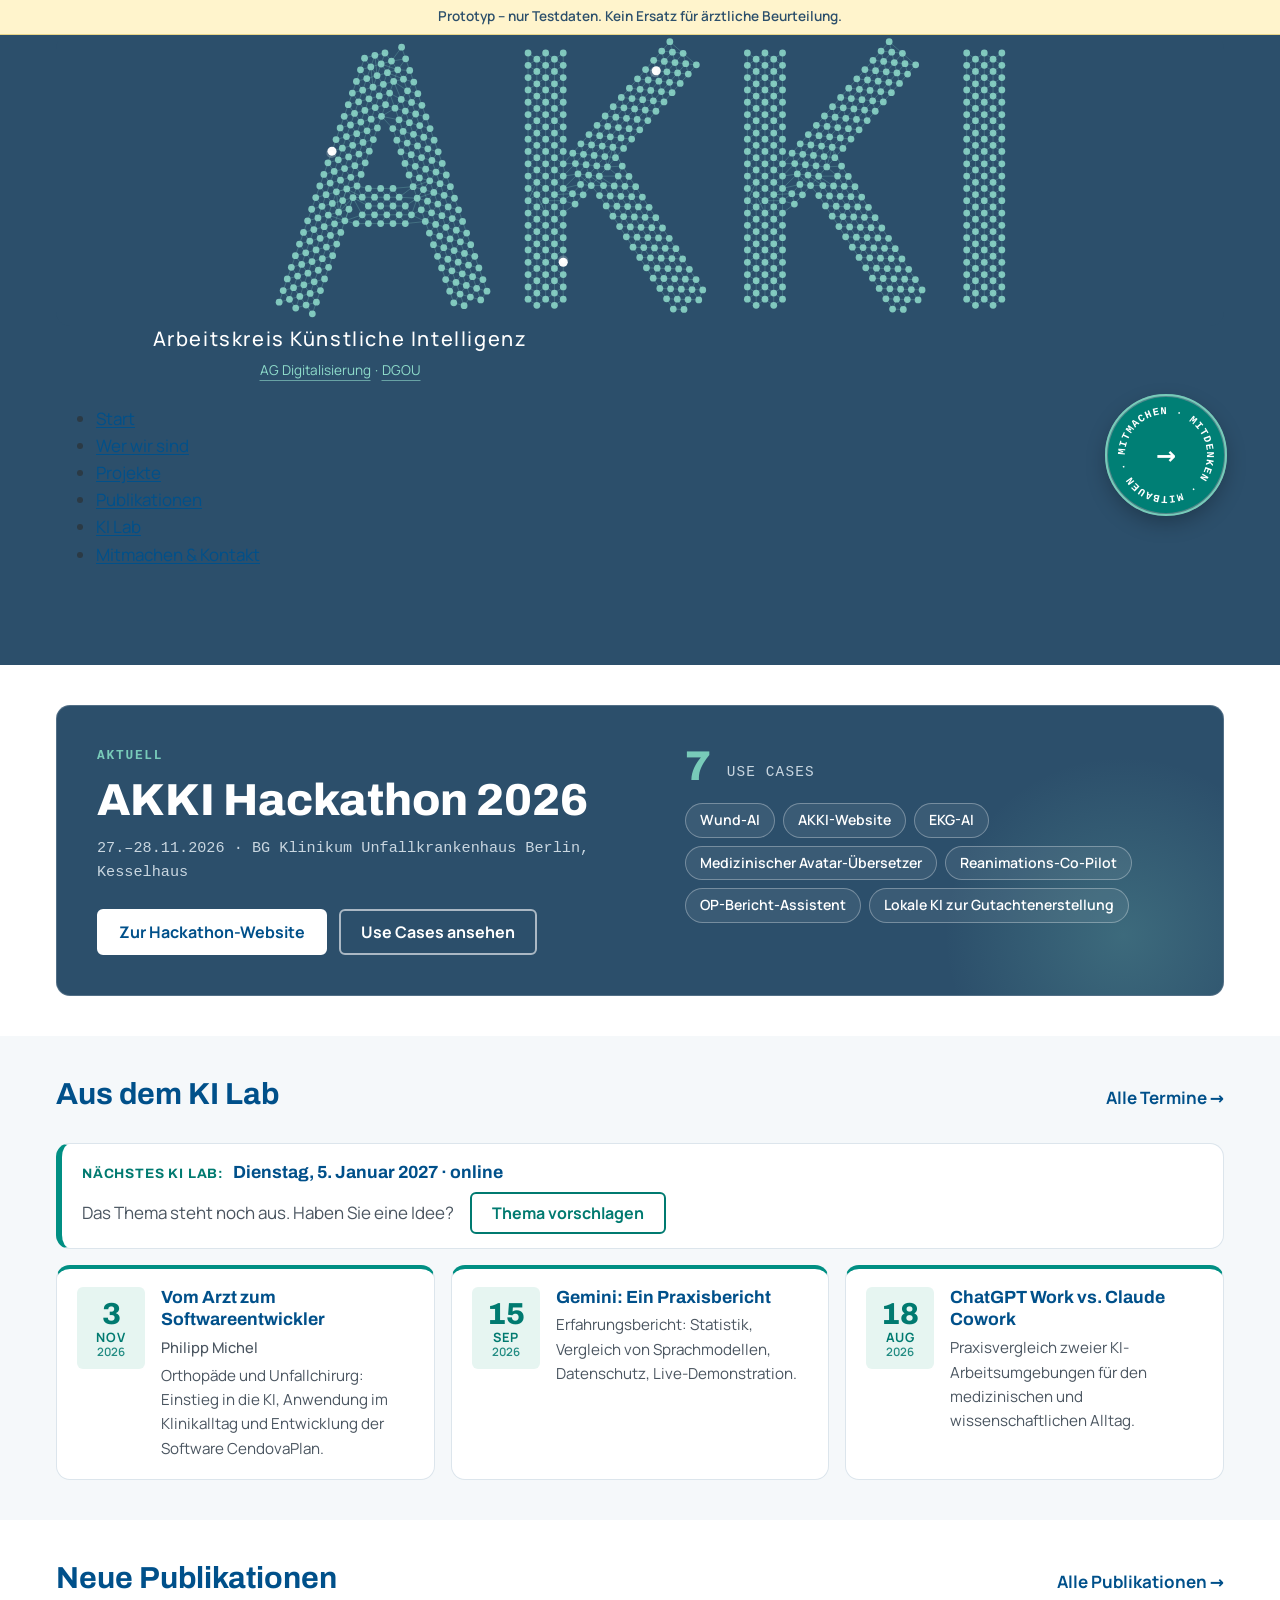
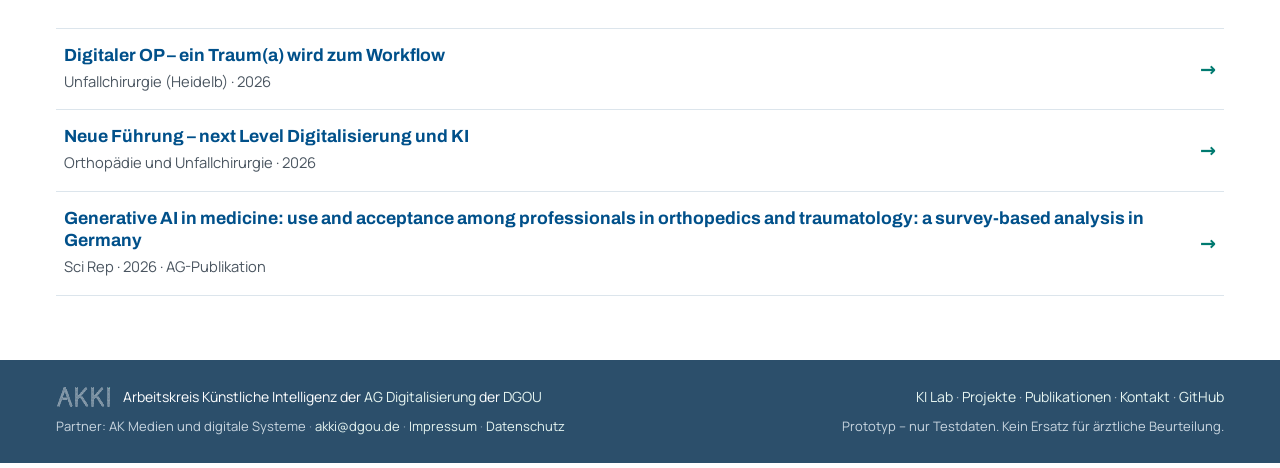
==== commit 84b0df23: "zufügen" ====
--- a/public/index.html
+++ b/public/index.html
@@ -24,10 +24,14 @@
     <canvas data-akki-logo data-auto-hoehe data-untertitel="aus" aria-hidden="true"></canvas>
     <div class="hero__fuss">
       <!-- Untertitel als normaler HTML-Text (Größen kommen vom Logo-Skript über --logo-fs1 / --logo-fs2) -->
-      <p class="hero__untertitel">
-        <span class="hero__untertitel-1">Arbeitskreis Künstliche Intelligenz</span>
-        <span class="hero__untertitel-2"><a href="https://www.digitalisierung-dgou.de/" target="_blank" rel="noopener">AG Digitalisierung<span class="sr-only"> (öffnet in neuem Tab)</span></a> · <a href="https://dgou.de/" target="_blank" rel="noopener">DGOU<span class="sr-only"> (öffnet in neuem Tab)</span></a></span>
-      </p>
+      <div class="hero__mitte">
+        <p class="hero__untertitel">
+          <span class="hero__untertitel-1">Arbeitskreis Künstliche Intelligenz</span>
+          <span class="hero__untertitel-2"><a href="https://www.digitalisierung-dgou.de/" target="_blank" rel="noopener">AG Digitalisierung<span class="sr-only"> (öffnet in neuem Tab)</span></a> · <a href="https://dgou.de/" target="_blank" rel="noopener">DGOU<span class="sr-only"> (öffnet in neuem Tab)</span></a></span>
+        </p>
+        <!-- Hauptnavigation als kleine Buttons (layout.js ersetzt den Platzhalter) -->
+        <div id="hauptnav"></div>
+      </div>
       <!-- Runder Mitmachen-Button unten rechts in der blauen Fläche; daran hängt das Mitmach-Terminal als Pop-up (terminal.js) -->
       <a class="mitmach-rund" id="mitmachen-knopf" href="mitmachen.html" aria-label="Mitmachen">
         <!-- Drehender Textring innen im Kreis (Bahn: Radius 41), nur Zierde: aria-hidden -->
@@ -43,31 +47,6 @@
 </header>
 
 <main>
-  <!-- Drei Einstiege direkt unter dem Logo; die Unterzeilen mit data-info füllen beitraege.js und startseite.js aus den Datendateien (der Text hier ist nur der Ersatz ohne JavaScript) -->
-  <section class="einstiege" aria-label="Einstiege">
-    <div class="container">
-      <div class="einstiege__raster">
-        <a class="einstieg-kachel" href="treffen.html">
-          <span class="einstieg-kachel__icon"><svg viewBox="0 0 24 24" aria-hidden="true"><path d="M3 5h18v11H3zM8 20h8M12 16v4"/></svg></span>
-          <span class="einstieg-kachel__titel">KI Lab</span>
-          <span class="einstieg-kachel__sub" data-info="kilab">Termine · Archiv</span>
-          <span class="einstieg-kachel__pfeil" aria-hidden="true">→</span>
-        </a>
-        <a class="einstieg-kachel" href="projekte.html">
-          <span class="einstieg-kachel__icon"><svg viewBox="0 0 24 24" aria-hidden="true"><path d="M9 3h6M10 3v6l-5.2 9.2A2 2 0 0 0 6.5 21h11a2 2 0 0 0 1.7-2.8L14 9V3M7.2 15h9.6"/></svg></span>
-          <span class="einstieg-kachel__titel">Forschung</span>
-          <span class="einstieg-kachel__sub" data-info="forschung">Projekte · Hackathon</span>
-          <span class="einstieg-kachel__pfeil" aria-hidden="true">→</span>
-        </a>
-        <a class="einstieg-kachel" href="publikationen.html">
-          <span class="einstieg-kachel__icon"><svg viewBox="0 0 24 24" aria-hidden="true"><path d="M3 5h6a3 3 0 0 1 3 3v13a2.5 2.5 0 0 0-2.5-2.5H3zM21 5h-6a3 3 0 0 0-3 3v13a2.5 2.5 0 0 1 2.5-2.5H21z"/></svg></span>
-          <span class="einstieg-kachel__titel">Publikationen</span>
-          <span class="einstieg-kachel__sub" data-info="publikationen">Veröffentlichungen</span>
-          <span class="einstieg-kachel__pfeil" aria-hidden="true">→</span>
-        </a>
-      </div>
-    </div>
-  </section>
 
   <!-- Hackathon (aus daten/usecases.json) -->
   <section aria-labelledby="hackathon-titel">
--- a/public/style.css
+++ b/public/style.css
@@ -378,14 +378,6 @@
 .pub-eintrag { padding: 14px 0; }
 .pub-eintrag__kennzeichen { color: var(--text-2); }
 .kacheln--vier { grid-template-columns: repeat(4, minmax(0, 1fr)); }
-.kachel--aktion { display: flex; flex-direction: column; align-items: flex-start; }
-.kachel--aktion p { flex: 1; }
-.kachel--aktion .knopfreihe { margin-top: var(--a1); }
-.kontakt-wahl { display: flex; flex-wrap: wrap; gap: var(--a2); align-items: flex-end; margin-top: var(--a2); }
-.kontakt-wahl__feld { display: flex; flex-direction: column; gap: 6px; flex: 1 1 280px; max-width: 420px; }
-.kontakt-wahl label { font-weight: 700; color: var(--blau); }
-.kontakt-wahl select { font: 400 1rem var(--font-body); color: var(--text); background: var(--weiss); border: 1px solid var(--text-2); border-radius: var(--radius-klein); padding: 10px 12px; min-height: 44px; }
-.kontakt-wahl select:focus { outline: 3px solid var(--fokus); outline-offset: 1px; }
 .faq { max-width: var(--zeile); }
 .faq details { background: var(--weiss); border: 1px solid var(--rahmen); border-radius: var(--radius-klein); margin-bottom: var(--a1); }
 .faq summary { cursor: pointer; font-weight: 700; color: var(--blau); padding: 14px var(--a2); min-height: 44px; }
@@ -538,3 +530,46 @@
 .schwerpunkt-kachel h3 { grid-column: 2; margin: 0; font-size: 1.1rem; line-height: 1.3; overflow-wrap: break-word; hyphens: auto; }
 .schwerpunkt-kachel p { grid-column: 2; margin: 0; color: var(--text-2); font-size: .95rem; }
 @media (max-width: 1000px) { .schwerpunkte { grid-template-columns: 1fr; } }
+
+/* Mitmachen: vier kompakte Karten, die ganze Karte ist der Link */
+.mitmach-karten { display: grid; grid-template-columns: repeat(4, minmax(0, 1fr)); gap: var(--a2); }
+.mitmach-karte { display: flex; flex-direction: column; gap: 4px; padding: 20px; background: var(--weiss); border: 1px solid var(--rahmen); border-radius: var(--radius); text-decoration: none; color: var(--text); transition: transform .2s ease, box-shadow .2s ease, border-color .2s ease; }
+.mitmach-karte:hover, .mitmach-karte:focus-visible { transform: translateY(-3px); border-color: var(--petrol); box-shadow: 0 10px 28px var(--schatten); }
+.mitmach-karte__icon { display: grid; place-items: center; width: 40px; height: 40px; border-radius: 50%; background: var(--mint-hell); margin-bottom: 6px; transition: background .2s ease; }
+.mitmach-karte__icon svg { width: 22px; height: 22px; fill: none; stroke: var(--petrol-text); stroke-width: 1.7; stroke-linecap: round; stroke-linejoin: round; }
+.mitmach-karte:hover .mitmach-karte__icon { background: var(--mint); }
+.mitmach-karte__titel { font: 800 1.15rem/1.25 var(--font-heading); color: var(--blau); overflow-wrap: break-word; hyphens: auto; }
+.mitmach-karte__sub { color: var(--text-2); font-size: .95rem; }
+.mitmach-karte__pfeil { display: inline-block; font-weight: 700; color: var(--petrol-text); transition: transform .2s ease; }
+.mitmach-karte:hover .mitmach-karte__pfeil { transform: translateX(5px); }
+.kontakt-zeile { display: flex; flex-wrap: wrap; align-items: baseline; gap: 4px var(--a3); margin: var(--a3) 0 0; }
+.kontakt-zeile__news { font-size: .9rem; color: var(--text-2); }
+@media (max-width: 760px) { .mitmach-karten { grid-template-columns: repeat(2, minmax(0, 1fr)); gap: 12px; } .mitmach-karte { padding: 16px; } }
+@media (prefers-reduced-motion: reduce) { .mitmach-karte:hover, .mitmach-karte:focus-visible, .mitmach-karte:hover .mitmach-karte__pfeil { transform: none; } }
+
+/* Zeitleiste: Lichtimpuls, Kreise leuchten auf und bleiben gefüllt, letzter Kreis mit sanft pulsierendem Ring (zeitleiste.js) */
+.zeitleiste { position: relative; }
+.zeitleiste__punkt::after { transition: background-color .35s ease, border-color .35s ease; }
+.zeitleiste__punkt--gefuellt::after { background: #008F83; border-color: #008F83; }
+.zeitleiste__punkt--leuchtet::after { animation: zl-leuchten .9s ease-out; }
+.zeitleiste__punkt--ende::after { animation: zl-puls 2.6s ease-out infinite; }
+.zeitleiste__impuls { position: absolute; left: 0; top: 0; width: 0; height: 0; z-index: 3; pointer-events: none; opacity: 0; transition: opacity .3s ease; }
+.zeitleiste__impuls-kopf, .zeitleiste__impuls-spur { position: absolute; left: 0; top: 0; border-radius: 50%; transform: translate(-50%, -50%) translateX(calc(var(--n) * -15px)); }
+.zeitleiste__impuls-kopf { width: 11px; height: 11px; background: #fff; border: 2px solid #008F83; box-shadow: 0 0 8px 2px rgba(120, 203, 185, .8); }
+.zeitleiste__impuls-spur { background: #78CBB9; }
+.zeitleiste__impuls-spur:nth-child(2) { width: 7px; height: 7px; opacity: .85; }
+.zeitleiste__impuls-spur:nth-child(3) { width: 5px; height: 5px; opacity: .6; }
+.zeitleiste__impuls-spur:nth-child(4) { width: 4px; height: 4px; opacity: .4; }
+@keyframes zl-leuchten { 0% { box-shadow: 0 0 0 0 rgba(120, 203, 185, .9); } 40% { box-shadow: 0 0 0 9px rgba(120, 203, 185, .55); } 100% { box-shadow: 0 0 0 0 rgba(120, 203, 185, 0); } }
+@keyframes zl-puls { 0% { box-shadow: 0 0 0 0 rgba(0, 143, 131, .5); } 70%, 100% { box-shadow: 0 0 0 13px rgba(0, 143, 131, 0); } }
+@media (prefers-reduced-motion: reduce) {
+  .zeitleiste__punkt--ende::after { animation: none; box-shadow: 0 0 0 5px rgba(0, 143, 131, .25); }
+  .zeitleiste__impuls { display: none; }
+}
+
+/* Projektkarte: aufklappbares "Mehr erfahren" */
+.projekt-karte__mehr { margin-top: 2px; }
+.projekt-karte__mehr summary { cursor: pointer; font-weight: 700; color: var(--blau); padding: 6px 0; min-height: 36px; }
+.projekt-karte__mehr summary:hover { color: var(--petrol-dunkel); }
+.projekt-karte__mehr summary:focus-visible { outline: 3px solid var(--fokus); outline-offset: 2px; }
+.projekt-karte__mehr p { margin: 0 0 8px; font-size: .95rem; }
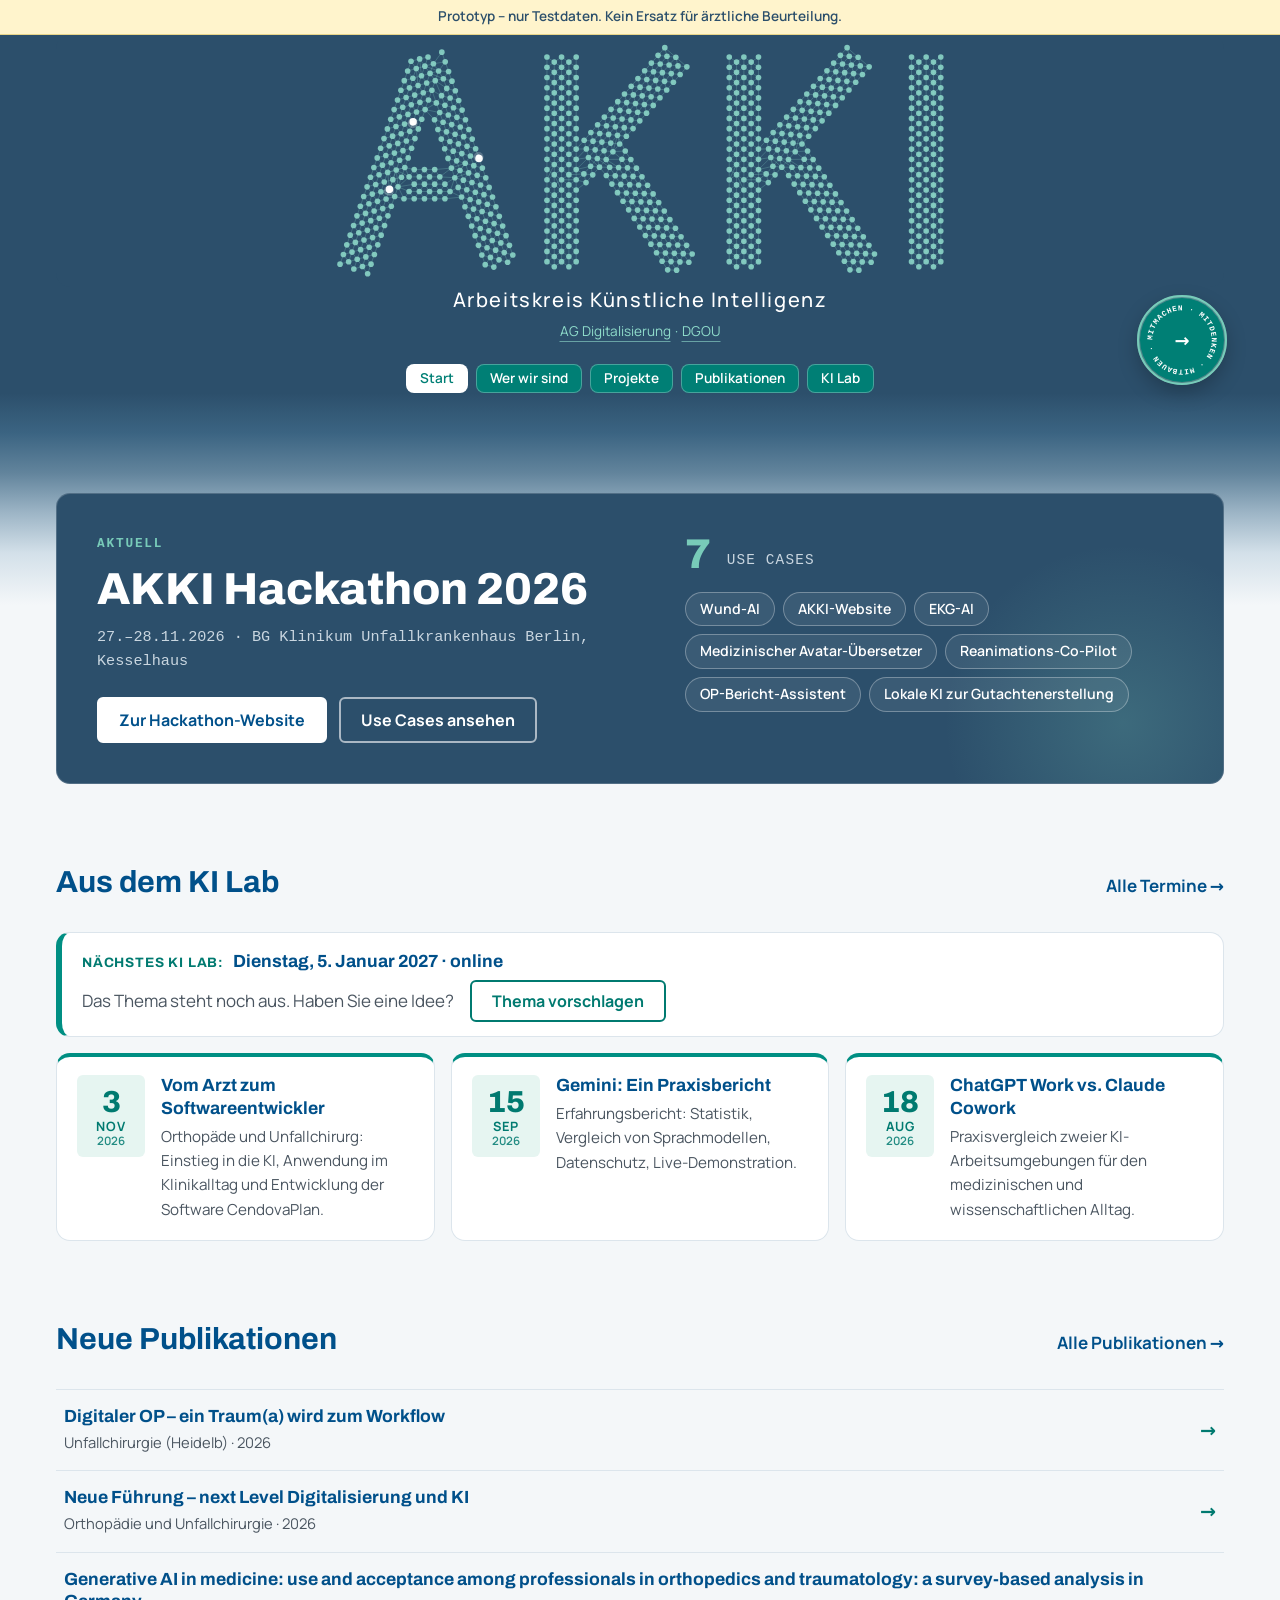
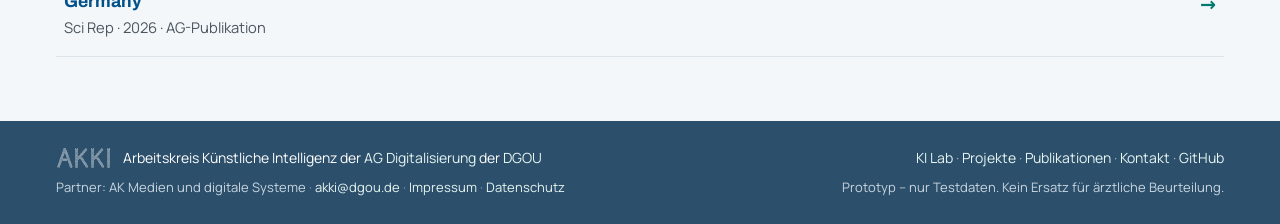
==== commit 994a608c: "zufügen" ====
--- a/public/index.html
+++ b/public/index.html
@@ -10,7 +10,7 @@
 <link rel="icon" type="image/svg+xml" href="logo/logo-hell.svg">
 <link rel="stylesheet" href="style.css">
 </head>
-<body>
+<body class="startseite">
 
 <div id="seitenkopf" class="kopf-fix">
   <div class="prototyp-hinweis" role="note">Prototyp – nur Testdaten. Kein Ersatz für ärztliche Beurteilung.</div>
--- a/public/style.css
+++ b/public/style.css
@@ -127,14 +127,6 @@
   font-size: .85rem; font-weight: 600; text-align: center;
   padding: 6px var(--a2);
 }
-.nav { background: var(--weiss); border-bottom: 1px solid var(--rahmen); }
-.nav__innen { display: flex; align-items: center; justify-content: space-between; gap: var(--a2); min-height: 64px; flex-wrap: wrap; padding-top: 6px; padding-bottom: 6px; }
-.nav__toggle { display: none; align-items: center; gap: 10px; background: var(--weiss); border: 1px solid var(--blau); color: var(--blau); border-radius: var(--radius-klein); font: 700 1rem/1 var(--font-body); padding: 0 16px; height: 44px; cursor: pointer; }
-.nav__toggle span:first-child { font-size: 1.3rem; }
-.nav__links { list-style: none; display: flex; gap: var(--a3); margin: 0; padding: 0; }
-.nav__links a { color: var(--text); text-decoration: none; font-weight: 600; font-size: .95rem; padding: 8px 0; border-bottom: 3px solid transparent; display: inline-block; }
-.nav__links a:hover { color: var(--blau); border-bottom-color: var(--petrol); }
-.nav__links a[aria-current="page"] { color: var(--petrol-text); border-bottom-color: var(--petrol); }
 
 /* =============== Seitenkopf der Unterseiten (hell, kompakt) =============== */
 .seitenkopf { background: var(--hell); border-bottom: 1px solid var(--rahmen); padding: var(--a4) 0 var(--a3); }
@@ -148,39 +140,28 @@
 
 /* =============== Startseite: kompakter Kopf, vier Einstiege, Hackathon-Karte, neue Publikationen =============== */
 .eyebrow { margin: 0 0 var(--a1); font-family: ui-monospace, "Cascadia Mono", Consolas, "Liberation Mono", Menlo, monospace; font-size: .8rem; font-weight: 700; letter-spacing: .14em; text-transform: uppercase; color: var(--petrol-text); }
-.hero--kompakt { padding-bottom: 80px; overflow-x: clip; } /* der pulsierende Ring darf die Seite nie verbreitern; nach unten bleibt das Terminal-Pop-up frei sichtbar */
+.hero--kompakt { padding-bottom: 36px; overflow-x: clip; } /* der pulsierende Ring darf die Seite nie verbreitern; nach unten bleibt das Terminal-Pop-up frei sichtbar */
 .hero--kompakt canvas { height: 190px; }
-main section.einstiege { padding: 0; margin-top: -56px; position: relative; z-index: 2; }
-.einstiege__raster { display: grid; grid-template-columns: repeat(3, minmax(0, 1fr)); gap: var(--a2); }
-.hero__fuss { display: grid; grid-template-columns: 1fr auto 1fr; align-items: center; gap: var(--a2); min-height: 116px; }
+.hero__fuss { display: grid; grid-template-columns: 1fr auto 1fr; align-items: center; gap: var(--a2); min-height: 84px; }
+.hero__mitte { grid-column: 2; display: flex; flex-direction: column; align-items: center; gap: 14px; min-width: 0; }
 .hero__fuss .mitmach-rund, .hero__fuss .terminal-wrap { grid-column: 3; justify-self: end; }
-.hero__untertitel { grid-column: 2; margin: 0; text-align: center; color: var(--text-auf-dunkel); line-height: calc(var(--logo-fs1, 18px) * 1.35); }
+.hero__untertitel { margin: 0; text-align: center; color: var(--text-auf-dunkel); line-height: calc(var(--logo-fs1, 18px) * 1.35); }
 .hero__untertitel-1, .hero__untertitel-2 { display: block; }
 .hero__untertitel-1 { font-weight: 500; font-size: var(--logo-fs1, 18px); letter-spacing: .08em; }
 .hero__untertitel-2 { font-weight: 400; font-size: var(--logo-fs2, 13px); color: #8FDCCB; }
 .hero__untertitel-2 a { display: inline-block; padding: 4px 1px; border-radius: 3px; color: #8FDCCB; text-decoration: underline; text-decoration-thickness: 1px; text-underline-offset: 5px; text-decoration-color: rgba(143, 220, 203, .6); transition: color .15s ease, text-decoration-color .15s ease; }
 .hero__untertitel-2 a:hover { color: #fff; text-decoration-thickness: 1px; text-decoration-color: #fff; }
 .hero__untertitel-2 a:focus-visible { outline: 3px solid #fff; outline-offset: 3px; }
-.mitmach-rund { position: relative; display: grid; place-items: center; flex: none; width: 116px; height: 116px; border-radius: 50%; background: #007F75; color: #fff; text-decoration: none; box-shadow: 0 0 0 3px rgba(120, 203, 185, .5), 0 8px 22px rgba(0, 0, 0, .3); transition: transform .2s ease, background-color .2s ease; }
+.mitmach-rund { position: relative; display: grid; place-items: center; flex: none; width: 84px; height: 84px; border-radius: 50%; background: #007F75; color: #fff; text-decoration: none; box-shadow: 0 0 0 3px rgba(120, 203, 185, .5), 0 8px 22px rgba(0, 0, 0, .3); transition: transform .2s ease, background-color .2s ease; }
 .mitmach-rund:hover, .mitmach-rund:focus-visible { background: #008F83; transform: scale(1.06); }
 .mitmach-rund::before { content: ""; position: absolute; inset: -3px; border-radius: 50%; border: 2px solid var(--mint); pointer-events: none; animation: mitmach-puls 2.4s ease-out infinite; } /* bei "Bewegung reduzieren" greift die globale Regel animation: none: kein Pulsieren, kein Drehen */
 @keyframes mitmach-puls { 0% { transform: scale(1); opacity: .8; } 100% { transform: scale(1.5); opacity: 0; } }
 .mitmach-rund__ring { position: absolute; inset: 0; width: 100%; height: 100%; overflow: visible; animation: mitmach-dreh 16s linear infinite; } /* Tempo bei Hover/Fokus regelt startseite.js (ca. 5 s pro Umdrehung) */
 .mitmach-rund__ring text { fill: #fff; font-family: ui-monospace, "Cascadia Mono", Consolas, "Liberation Mono", Menlo, monospace; font-weight: 700; font-size: 10.5px; white-space: pre; }
 @keyframes mitmach-dreh { to { transform: rotate(360deg); } }
-.mitmach-rund__pfeil { position: relative; font: 800 24px/1 var(--font-body); }
+.mitmach-rund__pfeil { position: relative; font: 800 18px/1 var(--font-body); }
 .mitmach-rund__label { position: absolute; right: calc(100% + 16px); top: 50%; transform: translate(6px, -50%); padding: 6px 14px; border-radius: 999px; background: var(--weiss); color: var(--blau); font: 700 .9rem/1.2 var(--font-body); white-space: nowrap; opacity: 0; pointer-events: none; transition: opacity .15s ease, transform .15s ease; }
 .mitmach-rund:hover .mitmach-rund__label, .mitmach-rund:focus-visible .mitmach-rund__label { opacity: 1; transform: translate(0, -50%); }
-.einstieg-kachel { display: grid; grid-template-columns: 40px minmax(0, 1fr) auto; grid-template-rows: auto auto; column-gap: 14px; row-gap: 2px; align-items: center; position: relative; min-height: 92px; padding: 20px; background: var(--weiss); border: 1px solid var(--rahmen); border-radius: var(--radius); box-shadow: 0 10px 28px var(--schatten); text-decoration: none; color: var(--text); transition: transform .2s ease, box-shadow .2s ease, border-color .2s ease; }
-.einstieg-kachel:hover, .einstieg-kachel:focus-visible { transform: translateY(-3px); border-color: var(--petrol); box-shadow: 0 16px 36px var(--schatten); }
-.einstieg-kachel__icon { grid-row: 1 / 3; display: grid; place-items: center; width: 40px; height: 40px; border-radius: 50%; background: var(--mint-hell); transition: background .2s ease; }
-.einstieg-kachel__icon svg { width: 22px; height: 22px; fill: none; stroke: var(--petrol-text); stroke-width: 1.7; stroke-linecap: round; stroke-linejoin: round; }
-.einstieg-kachel:hover .einstieg-kachel__icon { background: var(--mint); }
-.einstieg-kachel:hover .einstieg-kachel__icon svg { stroke: var(--navy); }
-.einstieg-kachel__titel { grid-column: 2; align-self: end; font-family: var(--font-heading); font-weight: 800; font-size: 1.25rem; line-height: 1.2; color: var(--blau); overflow-wrap: break-word; hyphens: auto; }
-.einstieg-kachel__sub { grid-column: 2; align-self: start; font-family: ui-monospace, "Cascadia Mono", Consolas, "Liberation Mono", Menlo, monospace; font-size: .72rem; letter-spacing: .04em; text-transform: uppercase; color: var(--text-2); overflow-wrap: break-word; }
-.einstieg-kachel__pfeil { grid-row: 1 / 3; grid-column: 3; font-size: 1.3rem; font-weight: 700; color: var(--petrol-text); transition: transform .2s ease; }
-.einstieg-kachel:hover .einstieg-kachel__pfeil { transform: translateX(6px); }
 
 .hackathon-karte { position: relative; overflow: hidden; display: grid; grid-template-columns: minmax(0, 1.1fr) minmax(0, 1fr); gap: var(--a4); padding: var(--a4); background: var(--navy); color: var(--text-auf-dunkel); border: 1px solid rgba(255, 255, 255, .18); border-radius: var(--radius); }
 .hackathon-karte::after { content: ""; position: absolute; right: -80px; bottom: -120px; width: 360px; height: 360px; border-radius: 50%; background: radial-gradient(circle, rgba(120, 203, 185, .22), rgba(120, 203, 185, 0) 70%); pointer-events: none; }
@@ -192,7 +173,6 @@
 .hackathon-karte__zahl strong { margin-right: 6px; font-family: var(--font-heading); font-size: 2.6rem; font-weight: 800; line-height: 1; letter-spacing: 0; color: var(--mint); vertical-align: -4px; }
 .hackathon-karte .knopf--auf-dunkel { background: transparent; color: var(--text-auf-dunkel); border-color: rgba(255, 255, 255, .6); }
 .hackathon-karte .knopf--auf-dunkel:hover { background: rgba(255, 255, 255, .14); border-color: var(--weiss); color: var(--text-auf-dunkel); }
-main section.einstiege + section { padding-top: var(--a4); }
 .chips { list-style: none; margin: 0; padding: 0; display: flex; flex-wrap: wrap; gap: 8px; }
 .chip { display: inline-block; padding: 5px 14px; border: 1px solid rgba(255, 255, 255, .3); border-radius: 999px; background: rgba(255, 255, 255, .07); color: var(--text-auf-dunkel); font-size: .88rem; font-weight: 600; text-decoration: none; transition: background .15s ease, color .15s ease, transform .15s ease; }
 .chip:hover { background: var(--mint); border-color: var(--mint); color: var(--navy); transform: translateY(-2px); }
@@ -446,9 +426,6 @@
 
 /* =============== Mobil =============== */
 @media (max-width: 1200px) {
-  .einstieg-kachel { padding: 18px 14px; column-gap: 10px; }
-  .einstieg-kachel__icon { width: 36px; height: 36px; }
-  .einstieg-kachel__sub { font-size: .68rem; letter-spacing: .02em; }
 }
 @media (max-width: 1000px) {
   .archiv-karten, .termin-karten, .kacheln--vier { grid-template-columns: repeat(2, minmax(0, 1fr)); }
@@ -457,11 +434,6 @@
 @media (max-width: 560px) {
 }
 @media (max-width: 760px) {
-  .nav__toggle { display: flex; }
-  .nav__links { display: none; width: 100%; flex-direction: column; gap: 0; padding-bottom: var(--a1); max-height: calc(100vh - 150px); overflow-y: auto; }
-  .nav__links.nav__links--offen { display: flex; }
-  .nav__links a { display: block; padding: 12px 0; border-bottom: 1px solid var(--rahmen); }
-  .nav__links a[aria-current="page"] { border-bottom-color: var(--petrol); }
 }
 @media (max-width: 900px) {
   .zeitleiste { grid-template-columns: 1fr; gap: 0; border-left: 2px solid var(--petrol); margin-left: 7px; }
@@ -474,16 +446,13 @@
 }
 @media (max-width: 760px) {
   .kacheln, .kacheln--zwei, .kacheln--vier, .termin-karten, .archiv-karten { grid-template-columns: 1fr; }
-  .hero--kompakt { padding-bottom: 64px; }
+  .hero--kompakt { padding-bottom: 28px; }
   .footer__zeile { flex-direction: column; align-items: flex-start; gap: 4px; }
-  .mitmach-rund { width: 96px; height: 96px; }
+  .mitmach-rund { width: 72px; height: 72px; }
   .hero__fuss { grid-template-columns: 1fr; justify-items: center; gap: var(--a2); min-height: 0; }
-  .hero__untertitel { grid-column: 1; }
+  .hero__mitte { grid-column: 1; }
   .hero__fuss .mitmach-rund, .hero__fuss .terminal-wrap { grid-column: 1; justify-self: end; }
   .hero--kompakt canvas { height: 160px; }
-  main section.einstiege { margin-top: -44px; }
-  .einstiege__raster { grid-template-columns: 1fr; gap: var(--a1); }
-  .einstieg-kachel { min-height: 84px; padding: 16px 18px; }
   .neu-pub { flex-wrap: wrap; }
   .neu-pub .kategorie { order: 3; }
   .mitmachen-kasten { padding: 22px; }
@@ -572,4 +541,48 @@
 .projekt-karte__mehr summary { cursor: pointer; font-weight: 700; color: var(--blau); padding: 6px 0; min-height: 36px; }
 .projekt-karte__mehr summary:hover { color: var(--petrol-dunkel); }
 .projekt-karte__mehr summary:focus-visible { outline: 3px solid var(--fokus); outline-offset: 2px; }
-.projekt-karte__mehr p { margin: 0 0 8px; font-size: .95rem; }+.projekt-karte__mehr p { margin: 0 0 8px; font-size: .95rem; }
+
+/* =============== Hauptnavigation: kleine Buttons unter dem Logo mit Untertitel (alle Seiten gleich) =============== */
+.hauptnav ul { list-style: none; display: flex; flex-wrap: wrap; justify-content: center; gap: 8px; margin: 0; padding: 0; }
+.hauptnav__knopf { display: inline-block; padding: 6px 14px; border-radius: 8px; background: #007F75; color: #fff; font: 600 .85rem/1.3 var(--font-body); text-decoration: none; box-shadow: inset 0 0 0 1px rgba(255, 255, 255, .28); transition: background .15s ease, color .15s ease; }
+.hauptnav__knopf:hover { background: #009286; }
+.hauptnav__knopf[aria-current="page"] { background: #fff; color: #007F75; box-shadow: none; }
+.hauptnav__knopf:focus-visible { outline: 3px solid #fff; outline-offset: 2px; }
+/* Band auf allen Seiten außer der Startseite: Logo, Untertitel, Buttons */
+.kopfband { background: var(--navy); color: var(--text-auf-dunkel); padding: 10px 0; }
+.kopfband__innen { display: flex; flex-wrap: wrap; align-items: center; justify-content: space-between; gap: 14px var(--a3); }
+.kopfband__marke { display: flex; align-items: center; gap: var(--a2); }
+.kopfband__logo { display: block; line-height: 0; border-radius: 4px; }
+.kopfband__logo:focus-visible { outline: 3px solid #fff; outline-offset: 3px; }
+.kopfband__logo img { display: block; height: 28px; width: auto; }
+.kopfband__untertitel { margin: 0; display: flex; flex-direction: column; gap: 2px; font-size: .95rem; font-weight: 500; letter-spacing: .06em; }
+.kopfband__untertitel-2 { font-size: .8rem; font-weight: 400; letter-spacing: 0; color: #8FDCCB; }
+.kopfband__untertitel-2 a { color: #8FDCCB; text-decoration: underline; text-decoration-thickness: 1px; text-underline-offset: 3px; text-decoration-color: rgba(143, 220, 203, .6); }
+.kopfband__untertitel-2 a:hover { color: #fff; text-decoration-color: #fff; }
+.kopfband__untertitel-2 a:focus-visible { outline: 3px solid #fff; outline-offset: 2px; }
+.kopfband .hauptnav ul { justify-content: flex-end; }
+@media (max-width: 760px) {
+  .kopfband__innen { flex-direction: column; align-items: flex-start; }
+  .kopfband .hauptnav ul { justify-content: flex-start; }
+}
+
+/* Startseite: Der blaue Kopf läuft unten in einem sanften Verlauf nach #F4F7F9 aus; die Box "Aktuell" ragt in den Verlauf hinein.
+   Der Verlauf geht über blaue Zwischentöne (kein graues Mittelstück). Unterseiten bleiben unverändert. */
+body.startseite { --verlauf: 200px; background: #F4F7F9; }
+.startseite .hero--kompakt {
+  padding-bottom: calc(var(--verlauf) + 12px);
+  background: linear-gradient(to bottom,
+    #2C4F6B 0, #2C4F6B calc(100% - var(--verlauf) - 12px),
+    #3B6482 calc(100% - var(--verlauf) * .8 - 12px),
+    #62849C calc(100% - var(--verlauf) * .6 - 12px),
+    #9DB5C6 calc(100% - var(--verlauf) * .4 - 12px),
+    #D3E0E9 calc(100% - var(--verlauf) * .2 - 12px),
+    #F4F7F9 100%);
+}
+.startseite main > section:first-child { margin-top: calc(var(--verlauf) * -0.7 - 12px); position: relative; z-index: 2; }
+.startseite main section.abschnitt--hell { background: #F4F7F9; }
+@media (max-width: 760px) {
+  body.startseite { --verlauf: 120px; }
+  .startseite .hero--kompakt { padding-bottom: calc(var(--verlauf) + 12px); }
+}
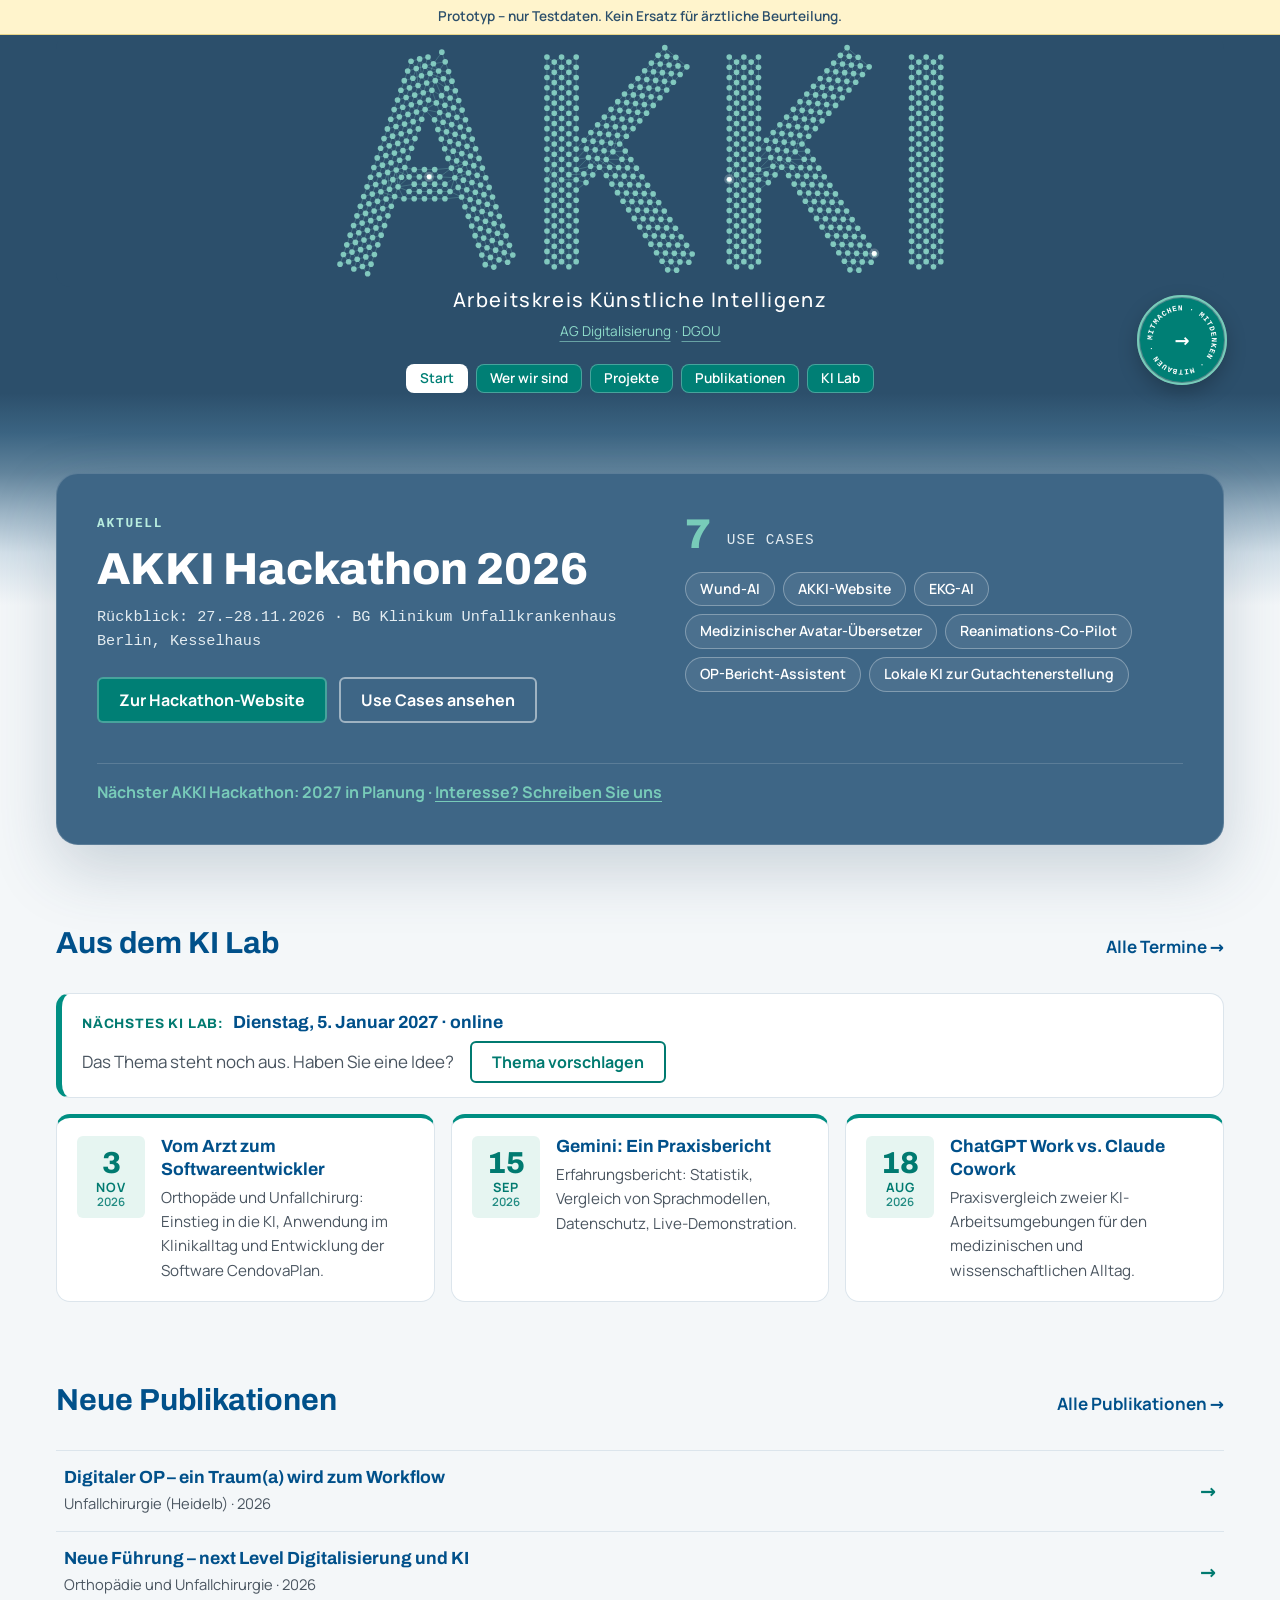
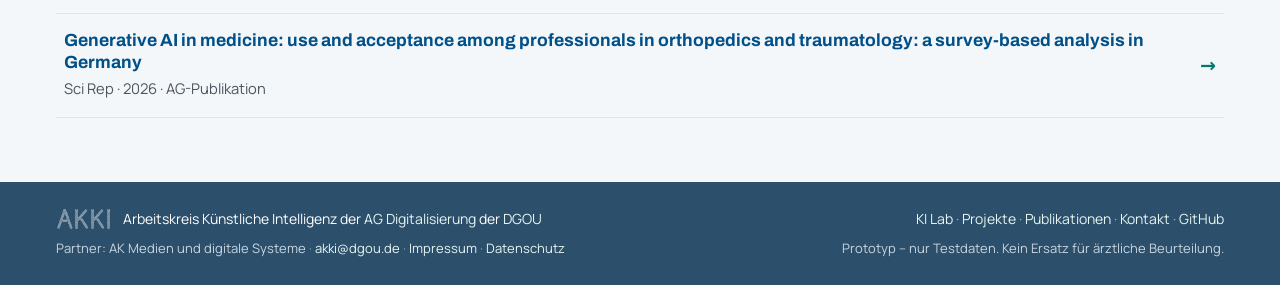
==== commit d9f89140: "Hinweis auf naechsten Hackathon 2027, Rueckblick ab 29.11.2026" ====
--- a/public/index.html
+++ b/public/index.html
@@ -65,6 +65,7 @@
           <p class="hackathon-karte__zahl"><strong id="hackathon-anzahl"></strong> Use Cases</p>
           <ul class="chips" id="hackathon-chips"></ul>
         </div>
+        <p class="hackathon-hinweis" id="hackathon-folge" hidden></p>
       </div>
     </div>
   </section>
@@ -103,6 +104,7 @@
 <script src="logo/logo-animiert.js"></script>
 <script src="layout.js"></script>
 <script src="kontakt.js"></script>
+<script src="hackathon-hinweis.js"></script>
 <script src="beitraege.js"></script>
 <script src="startseite.js"></script>
 <script src="terminal.js"></script>
--- a/public/style.css
+++ b/public/style.css
@@ -163,16 +163,17 @@
 .mitmach-rund__label { position: absolute; right: calc(100% + 16px); top: 50%; transform: translate(6px, -50%); padding: 6px 14px; border-radius: 999px; background: var(--weiss); color: var(--blau); font: 700 .9rem/1.2 var(--font-body); white-space: nowrap; opacity: 0; pointer-events: none; transition: opacity .15s ease, transform .15s ease; }
 .mitmach-rund:hover .mitmach-rund__label, .mitmach-rund:focus-visible .mitmach-rund__label { opacity: 1; transform: translate(0, -50%); }
 
-.hackathon-karte { position: relative; overflow: hidden; display: grid; grid-template-columns: minmax(0, 1.1fr) minmax(0, 1fr); gap: var(--a4); padding: var(--a4); background: var(--navy); color: var(--text-auf-dunkel); border: 1px solid rgba(255, 255, 255, .18); border-radius: var(--radius); }
-.hackathon-karte::after { content: ""; position: absolute; right: -80px; bottom: -120px; width: 360px; height: 360px; border-radius: 50%; background: radial-gradient(circle, rgba(120, 203, 185, .22), rgba(120, 203, 185, 0) 70%); pointer-events: none; }
+.hackathon-karte { position: relative; overflow: hidden; display: grid; grid-template-columns: minmax(0, 1.1fr) minmax(0, 1fr); gap: var(--a4); padding: var(--a4); background: #3E6686; color: var(--text-auf-dunkel); border: 1px solid rgba(255, 255, 255, 0.15); border-radius: 22px; box-shadow: 0 24px 64px rgba(44, 79, 107, 0.22); }
 .hackathon-karte > * { position: relative; z-index: 1; }
-.hackathon-karte .eyebrow { color: var(--mint); }
+.hackathon-karte .eyebrow { color: #B8EDDF; }
 .hackathon-karte h2 { margin: 0 0 var(--a1); color: var(--text-auf-dunkel); font-weight: 800; font-size: clamp(1.9rem, 1.2rem + 2.4vw, 2.8rem); }
-.hackathon-karte__fakten { margin: 0 0 var(--a3); font-family: ui-monospace, "Cascadia Mono", Consolas, "Liberation Mono", Menlo, monospace; font-size: .95rem; color: var(--text-auf-dunkel-leise); }
-.hackathon-karte__zahl { margin: 0 0 var(--a2); font-family: ui-monospace, "Cascadia Mono", Consolas, "Liberation Mono", Menlo, monospace; font-size: .9rem; letter-spacing: .08em; text-transform: uppercase; color: var(--text-auf-dunkel-leise); }
+.hackathon-karte__fakten { margin: 0 0 var(--a3); font-family: ui-monospace, "Cascadia Mono", Consolas, "Liberation Mono", Menlo, monospace; font-size: .95rem; color: #E3ECF1; }
+.hackathon-karte__zahl { margin: 0 0 var(--a2); font-family: ui-monospace, "Cascadia Mono", Consolas, "Liberation Mono", Menlo, monospace; font-size: .9rem; letter-spacing: .08em; text-transform: uppercase; color: #E3ECF1; }
 .hackathon-karte__zahl strong { margin-right: 6px; font-family: var(--font-heading); font-size: 2.6rem; font-weight: 800; line-height: 1; letter-spacing: 0; color: var(--mint); vertical-align: -4px; }
-.hackathon-karte .knopf--auf-dunkel { background: transparent; color: var(--text-auf-dunkel); border-color: rgba(255, 255, 255, .6); }
+.hackathon-karte .knopf--auf-dunkel { background: transparent; color: var(--text-auf-dunkel); border-color: rgba(255, 255, 255, .5); }
 .hackathon-karte .knopf--auf-dunkel:hover { background: rgba(255, 255, 255, .14); border-color: var(--weiss); color: var(--text-auf-dunkel); }
+.hackathon-karte #hackathon-website { background: #007F75; border-color: rgba(255, 255, 255, .28); color: #fff; }
+.hackathon-karte #hackathon-website:hover { background: #009286; border-color: rgba(255, 255, 255, .4); color: #fff; }
 .chips { list-style: none; margin: 0; padding: 0; display: flex; flex-wrap: wrap; gap: 8px; }
 .chip { display: inline-block; padding: 5px 14px; border: 1px solid rgba(255, 255, 255, .3); border-radius: 999px; background: rgba(255, 255, 255, .07); color: var(--text-auf-dunkel); font-size: .88rem; font-weight: 600; text-decoration: none; transition: background .15s ease, color .15s ease, transform .15s ease; }
 .chip:hover { background: var(--mint); border-color: var(--mint); color: var(--navy); transform: translateY(-2px); }
@@ -386,10 +387,27 @@
 
 /* =============== Mitmach-Terminal (terminal.js): Pop-up am Button "Mitmachen" und fest auf mitmachen.html =============== */
 .terminal-wrap { position: relative; display: inline-block; }
-.terminal { background: var(--navy); color: var(--text-auf-dunkel); border: 1px solid rgba(255, 255, 255, .28); border-radius: var(--radius); overflow: hidden; text-align: left; font-family: ui-monospace, "Cascadia Mono", Consolas, "Liberation Mono", Menlo, monospace; font-size: .92rem; line-height: 1.5; }
-.terminal--popup { overflow-y: auto; overscroll-behavior: contain; position: absolute; left: 0; top: calc(100% + 8px); z-index: 40; width: min(420px, calc(100vw - 32px)); box-shadow: 0 14px 36px rgba(0, 0, 0, .35); opacity: 0; transform: translateY(-6px); transition: opacity .2s ease, transform .2s ease; }
-.terminal--popup.terminal--oben { top: auto; bottom: calc(100% + 8px); transform: translateY(6px); }
-.terminal--popup.terminal--sichtbar { opacity: 1; transform: none; }
+.terminal { position: relative; background: #1E3A50; color: var(--text-auf-dunkel); border: 1px solid rgba(255, 255, 255, .28); border-radius: var(--radius); overflow: hidden; text-align: left; font-family: ui-monospace, "Cascadia Mono", Consolas, "Liberation Mono", Menlo, monospace; font-size: .92rem; line-height: 1.5; }
+/* Aufgehen wie ein Terminal: erst dünne Mint-Linie (--linie), dann senkrecht aufziehen (--sichtbar), kurzes Flackern */
+.terminal--popup { overflow-y: auto; overscroll-behavior: contain; position: absolute; left: 0; top: calc(100% + 8px); z-index: 40; width: min(420px, calc(100vw - 32px)); box-shadow: 0 14px 36px rgba(0, 0, 0, .35); opacity: 0; clip-path: inset(calc(50% - 1.5px) -20px calc(50% - 1.5px) -20px); transition: opacity .2s ease, clip-path .2s ease, background-color .2s ease; }
+.terminal--popup.terminal--oben { top: auto; bottom: calc(100% + 8px); }
+.terminal--popup.terminal--linie { opacity: 1; background: #78CBB9; box-shadow: 0 0 14px 3px rgba(120, 203, 185, .8); transition: opacity .1s ease; }
+.terminal--popup.terminal--sichtbar { opacity: 1; clip-path: inset(-20px -20px -40px -20px); transition: clip-path .35s cubic-bezier(.2, .8, .2, 1), background-color .35s ease; animation: terminal-flackern .3s steps(1, end) .1s 1; }
+.terminal--popup:not(.terminal--sichtbar) > * { opacity: 0; }
+.terminal--popup.terminal--sichtbar > * { transition: opacity .15s ease .12s; }
+@keyframes terminal-flackern { 0% { opacity: 1; } 20% { opacity: .55; } 35% { opacity: 1; } 55% { opacity: .75; } 70% { opacity: 1; } 100% { opacity: 1; } }
+/* Feine Scanlines, sehr dezent */
+.terminal::after { content: ""; position: absolute; inset: 0; pointer-events: none; background: repeating-linear-gradient(0deg, rgba(0, 0, 0, .07) 0, rgba(0, 0, 0, .07) 1px, transparent 1px, transparent 3px); }
+/* Tippen: Links erst nach dem Text sichtbar, Fensterhöhe bleibt gleich */
+.terminal--tippt .terminal__liste, .terminal--tippt .terminal__kontakt, .terminal--tippt .terminal__ende { visibility: hidden; }
+.terminal__ende { margin: 8px 0 0; }
+.terminal__cursor { display: inline-block; width: .6em; height: 1.1em; vertical-align: text-bottom; background: var(--mint); margin-left: 2px; animation: terminal-cursor 1s steps(1, end) infinite; }
+@keyframes terminal-cursor { 0%, 49% { opacity: 1; } 50%, 100% { opacity: 0; } }
+@media (prefers-reduced-motion: reduce) {
+  .terminal--popup, .terminal--popup.terminal--sichtbar, .terminal--popup > * { transition: none !important; animation: none !important; }
+  .terminal--popup { clip-path: none; }
+  .terminal__cursor { animation: none; }
+}
 .terminal--fest { max-width: 720px; margin-top: var(--a3); }
 .terminal__kopf { display: flex; align-items: center; gap: 12px; padding: 6px 8px 6px 14px; border-bottom: 1px solid var(--linie-auf-dunkel); min-height: 40px; }
 .terminal__punkte { display: inline-flex; gap: 6px; }
@@ -580,9 +598,84 @@
     #D3E0E9 calc(100% - var(--verlauf) * .2 - 12px),
     #F4F7F9 100%);
 }
-.startseite main > section:first-child { margin-top: calc(var(--verlauf) * -0.7 - 12px); position: relative; z-index: 2; }
+.startseite main > section:first-child { margin-top: calc(var(--verlauf) * -0.8 - 12px); position: relative; z-index: 2; }
 .startseite main section.abschnitt--hell { background: #F4F7F9; }
 @media (max-width: 760px) {
   body.startseite { --verlauf: 120px; }
   .startseite .hero--kompakt { padding-bottom: calc(var(--verlauf) + 12px); }
-}+}
+
+/* Use-Case-Wendekarten (projekte.html): 3D-Flip, Rückseite "Projektidee" in hellem Mint */
+.wendekarte { perspective: 1200px; display: grid; }
+.wendekarte__innen { display: grid; transform-style: preserve-3d; transition: transform .6s ease; }
+.wendekarte__seite { grid-area: 1 / 1; backface-visibility: hidden; -webkit-backface-visibility: hidden; position: relative; }
+.wendekarte__hinten { transform: rotateY(180deg); background: #E6F5F1; color: #00508A; border: 1px solid #BFE3DA; border-top: 4px solid var(--petrol); border-radius: var(--radius); padding: var(--a3); visibility: hidden; transition: visibility 0s .3s; }
+.wendekarte__hinten h4 { margin: 0 0 var(--a1); color: #00508A; font: 800 1.15rem/1.3 var(--font-heading); padding-right: 40px; }
+.wendekarte__hinten p { margin: 0 0 var(--a2); color: #00508A; font-size: .95rem; }
+.wendekarte__hinten a { color: #00508A; font-weight: 700; text-decoration: underline; text-underline-offset: 3px; }
+.wendekarte__hinten a:hover { color: #00395F; }
+.wendekarte__hinten a:focus-visible, .wendekarte__zurueck:focus-visible { outline: 3px solid #00508A; outline-offset: 2px; }
+.wendekarte__zurueck { position: absolute; top: 10px; right: 10px; width: 36px; height: 36px; border-radius: 50%; border: 1px solid #00508A; background: transparent; color: #00508A; font: 700 1.1rem/1 var(--font-body); cursor: pointer; }
+.wendekarte__zurueck:hover { background: rgba(0, 80, 138, .1); }
+.wendekarte__vorne { transition: visibility 0s .3s; cursor: pointer; }
+.wendekarte__vorne a { position: relative; z-index: 2; }
+.wendekarte__dreh { position: absolute; inset: 0; z-index: 1; width: 100%; background: none; border: 0; border-radius: var(--radius); cursor: pointer; }
+.wendekarte__dreh:focus-visible { outline: 3px solid var(--fokus); outline-offset: -3px; }
+.wendekarte__dreh::after { content: "↻"; position: absolute; right: 14px; bottom: 10px; font: 700 1.1rem/1 var(--font-body); color: var(--petrol-text); opacity: .75; }
+.wendekarte.gedreht .wendekarte__innen { transform: rotateY(180deg); }
+.wendekarte.gedreht .wendekarte__hinten { visibility: visible; transition-delay: 0s; }
+.wendekarte.gedreht .wendekarte__vorne { visibility: hidden; }
+@media (hover: hover) and (pointer: fine) {
+  .wendekarte:hover .wendekarte__innen { transform: rotateY(180deg); }
+  .wendekarte:hover .wendekarte__hinten { visibility: visible; transition-delay: 0s; }
+  .wendekarte:hover .wendekarte__vorne { visibility: hidden; }
+}
+/* Bewegung reduzieren: kein Drehen, stattdessen sanftes Überblenden */
+@media (prefers-reduced-motion: reduce) {
+  .wendekarte { perspective: none; }
+  .wendekarte__innen, .wendekarte.gedreht .wendekarte__innen { transform: none !important; transition: none; }
+  .wendekarte__seite { backface-visibility: visible; -webkit-backface-visibility: visible; transition: opacity .35s ease, visibility 0s; }
+  .wendekarte__hinten { transform: none; opacity: 0; }
+  .wendekarte__vorne { opacity: 1; }
+  .wendekarte.gedreht .wendekarte__hinten, .wendekarte:hover .wendekarte__hinten { opacity: 1; }
+  .wendekarte.gedreht .wendekarte__vorne, .wendekarte:hover .wendekarte__vorne { opacity: 0; }
+}
+
+/* Personen: offene Darstellung ohne Kasten (personen.js) */
+.personen { display: flex; flex-wrap: wrap; justify-content: center; gap: 56px 56px; max-width: 968px; margin: 56px auto; }
+.person { display: flex; flex-direction: column; align-items: center; text-align: center; width: 200px; }
+.person__foto { width: 140px; height: 140px; border-radius: 50%; object-fit: cover; object-position: center 20%; display: block; transition: transform .2s ease; }
+.person__foto--initialen { display: flex; align-items: center; justify-content: center; background: #E6F5F1; color: #00508A; font-family: var(--font-heading); font-weight: 800; font-size: 2.6rem; }
+.person:hover .person__foto { transform: scale(1.05); }
+.person__name { margin-top: 20px; font-family: var(--font-heading); font-weight: 800; color: var(--blau); font-size: 1.1rem; line-height: 1.35; }
+.person__funktion { margin-top: 6px; color: #5C6772; font-size: .875rem; line-height: 1.5; }
+.person__linkedin { margin-top: 16px; width: 28px; height: 28px; border-radius: 50%; background: #008F83; display: flex; align-items: center; justify-content: center; transition: background-color .2s ease; }
+.person__linkedin svg { width: 16px; height: 16px; fill: #fff; }
+.person__linkedin:hover, .person__linkedin:focus-visible { background: #00A89A; }
+.org-box .personen { gap: 40px 32px; margin: 32px auto 8px; max-width: none; }
+.org-box .person { width: 160px; }
+.projekt-karte .personen { margin: 32px 0 0; gap: 32px 24px; justify-content: flex-start; }
+.projekt-karte .person { width: 160px; }
+#schwerpunkte-ansprech .personen { margin: 40px auto 0; }
+@media (prefers-reduced-motion: reduce) { .person__foto, .person__linkedin { transition: none; } .person:hover .person__foto { transform: none; } }.pub-eintrag__titel a { color: inherit; text-decoration: none; }
+.pub-eintrag__titel a:hover, .pub-eintrag__titel a:focus-visible { color: var(--petrol-text); text-decoration: underline; text-underline-offset: 3px; }
+.terminal__koerper--popup p { margin: 0 0 6px; }
+.terminal__zeile--wartet { visibility: hidden; }
+.terminal__koerper--popup a { text-decoration-color: var(--mint); }
+/* Use Cases: Kartenhöhe nach Inhalt, Use Case 7 als breite Karte über die volle Rasterbreite */
+#usecases { align-items: start; }
+.usecase--breit { grid-column: 1 / -1; }
+.kachel--breit { display: flex; align-items: center; justify-content: space-between; gap: var(--a3); }
+.kachel--breit .kachel__text { flex: 1 1 auto; min-width: 0; max-width: 62ch; }
+.kachel--breit .kachel__text > :last-child { margin-bottom: 0; }
+.schild-petrol { flex: none; background: #008F83; color: #fff; font: 800 .875rem/1 var(--font-heading); letter-spacing: .02em; padding: 8px 14px; border-radius: 999px; }
+@media (max-width: 700px) { .kachel--breit { flex-direction: column; align-items: flex-start; } }
+.wendekarte__hinten p { font-size: .9rem; line-height: 1.45; margin-bottom: 0; }
+/* Hinweis auf den nächsten Hackathon: dezent (Startseite in Mint auf der blauen Karte, Projekte-Seite in Petrol); ab dem Stichtag etwas deutlicher */
+.hackathon-hinweis { margin: 0; font-size: .875rem; line-height: 1.5; color: #78CBB9; }
+.hackathon-hinweis a { color: inherit; text-decoration: underline; text-underline-offset: 3px; }
+.hackathon-hinweis a:hover { color: #B8EDDF; }
+.hackathon-karte .hackathon-hinweis { grid-column: 1 / -1; padding-top: var(--a2); border-top: 1px solid rgba(255, 255, 255, .15); }
+.hackathon-hinweis--hell { margin: 0 0 var(--a2); color: var(--petrol-text); }
+.hackathon-hinweis--hell a:hover { color: var(--petrol-dunkel); }
+.hackathon-hinweis--deutlich { font-size: 1rem; font-weight: 700; }
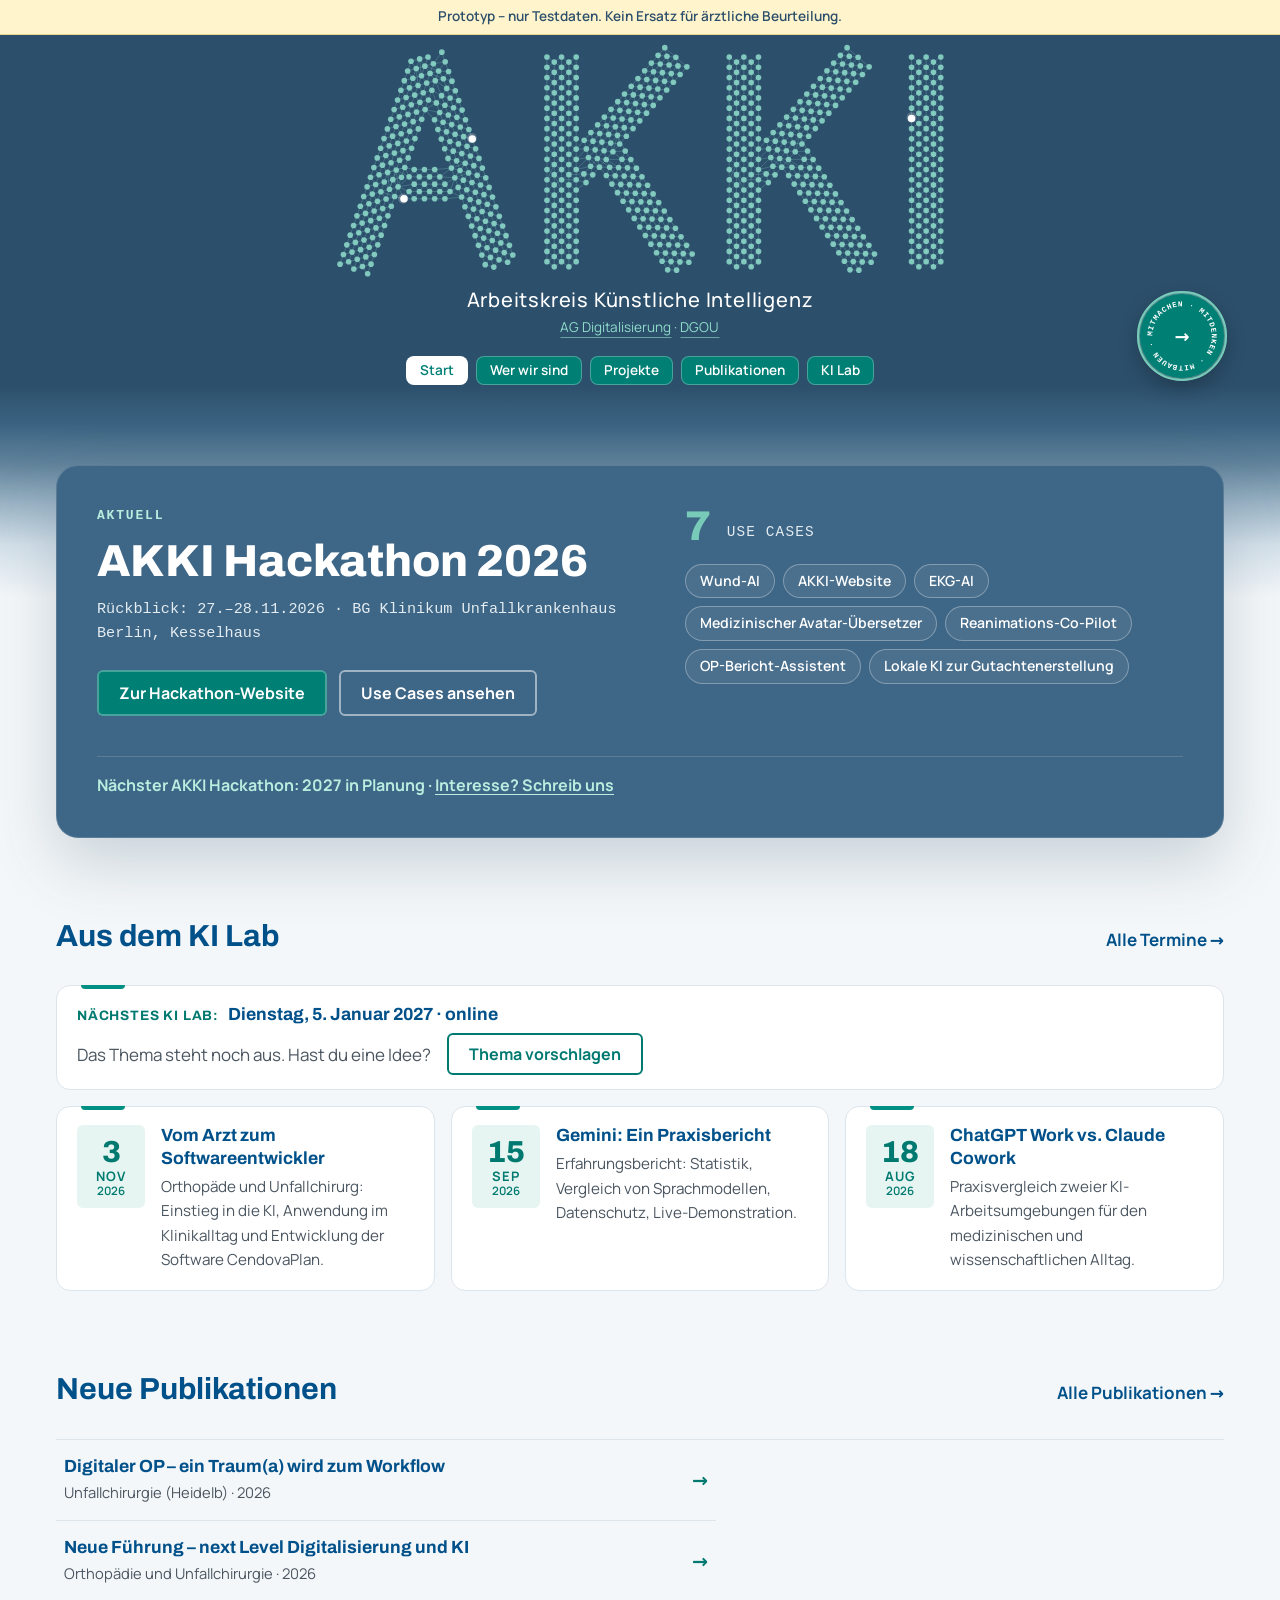
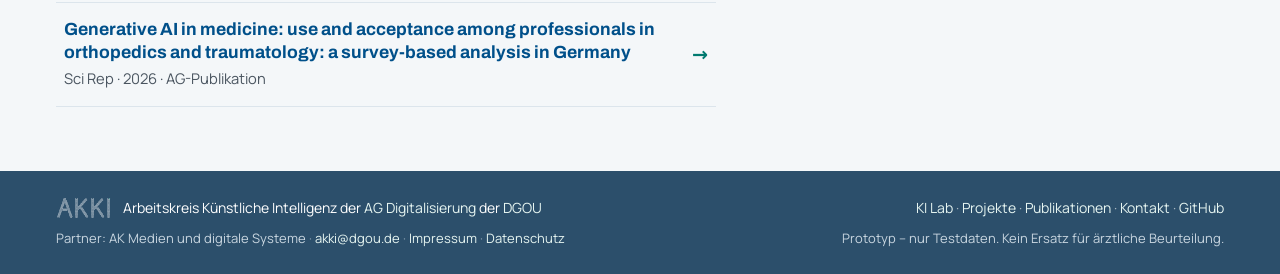
==== commit 077c6aeb: "Website in Du-Form" ====
--- a/public/index.html
+++ b/public/index.html
@@ -81,7 +81,7 @@
       <div class="kilab-naechster" id="kilab-naechster" hidden>
         <p class="kilab-naechster__zeile"><span class="kilab-naechster__label">Nächstes KI Lab:</span> <span class="kilab-naechster__datum" data-feld="datum"></span></p>
         <p class="kilab-naechster__thema" data-feld="thema" hidden></p>
-        <p class="kilab-naechster__frage" data-feld="ohne-thema">Das Thema steht noch aus. Haben Sie eine Idee?</p>
+        <p class="kilab-naechster__frage" data-feld="ohne-thema">Das Thema steht noch aus. Hast du eine Idee?</p>
         <a class="knopf knopf--rand" data-feld="vorschlag" data-kontakt-mailto="Themenvorschlag KI Lab">Thema vorschlagen</a>
       </div>      <div class="termin-karten" id="kilab-letzte"></div>
     </div>
--- a/public/style.css
+++ b/public/style.css
@@ -679,3 +679,34 @@
 .hackathon-hinweis--hell { margin: 0 0 var(--a2); color: var(--petrol-text); }
 .hackathon-hinweis--hell a:hover { color: var(--petrol-dunkel); }
 .hackathon-hinweis--deutlich { font-size: 1rem; font-weight: 700; }
+/* Logo der DGOU auf "Wer wir sind": zentriert, ohne Rahmen, unverändert */
+.logo-abschnitt .container { display: flex; justify-content: center; }
+.dgou-logo { display: block; width: 260px; max-width: 100%; height: auto; margin: var(--a3) 0; }
+
+/* =============== Design-Feinschliff (Branch design-test): nur Gestaltung, Farben und Texte unverändert =============== */
+/* 1. Lesbarkeit: ruhigerer Buchstabenabstand bei Fließtext-Zeilen, Zeilenlänge begrenzt */
+.hero__untertitel-1 { letter-spacing: .04em; }
+.kopfband__untertitel { letter-spacing: .03em; }
+main section .container > p, main section .container > ul > li { max-width: 66ch; }
+
+/* 2. Kontrast (mindestens 4,5:1 bei Text): vorhandene Palettentöne verwenden */
+.hackathon-karte .hackathon-hinweis { color: #B8EDDF; }
+.hackathon-karte .hackathon-hinweis a:hover { color: #fff; }
+.schild-petrol { background: var(--petrol-text); }
+.wendekarte__dreh::after { opacity: 1; }
+
+/* 3. Kleine Schrift auf mindestens 13 px */
+.eyebrow, .badge, .datumsblock__monat, .aktuell-karte__art, .kopfband__untertitel-2, .kategorie, .projekt-karte__kategorie, .org-box__schild { font-size: .8125rem; }
+
+/* 4. Größere Klickflächen, ohne das Layout aufzublasen */
+.hero__untertitel-2 a, .kopfband__untertitel-2 a, .hackathon-hinweis a { display: inline-block; padding: 8px 4px; margin: -8px -4px; }
+@media (max-width: 700px) { .hauptnav__knopf { padding: 10px 14px; min-height: 40px; } }
+
+/* 5. Kartenstil: ein ruhiger Vollrahmen mit kurzem Petrol-Akzent oben statt dickem Balken auf runden Ecken */
+.kachel, .termin-karte, .archiv-karte { position: relative; border-top: 1px solid var(--rahmen); }
+.wendekarte__hinten { border-top: 1px solid #BFE3DA; }
+.kachel::before, .termin-karte::before, .archiv-karte::before, .wendekarte__hinten::before { content: ""; position: absolute; top: -1px; left: var(--a3); width: 44px; height: 4px; border-radius: 0 0 4px 4px; background: var(--petrol); }
+.datumsblock__jahr { opacity: 1; }
+/* Seitenbalken auf runder Box ersetzt: Vollrahmen mit kurzem Petrol-Akzent oben (wie bei den Karten) */
+.kilab-naechster, .aktuell-karte { position: relative; border-left: 1px solid var(--rahmen); }
+.kilab-naechster::before, .aktuell-karte::before { content: ""; position: absolute; left: var(--a3); top: -1px; width: 44px; height: 4px; border-radius: 0 0 4px 4px; background: var(--petrol); }
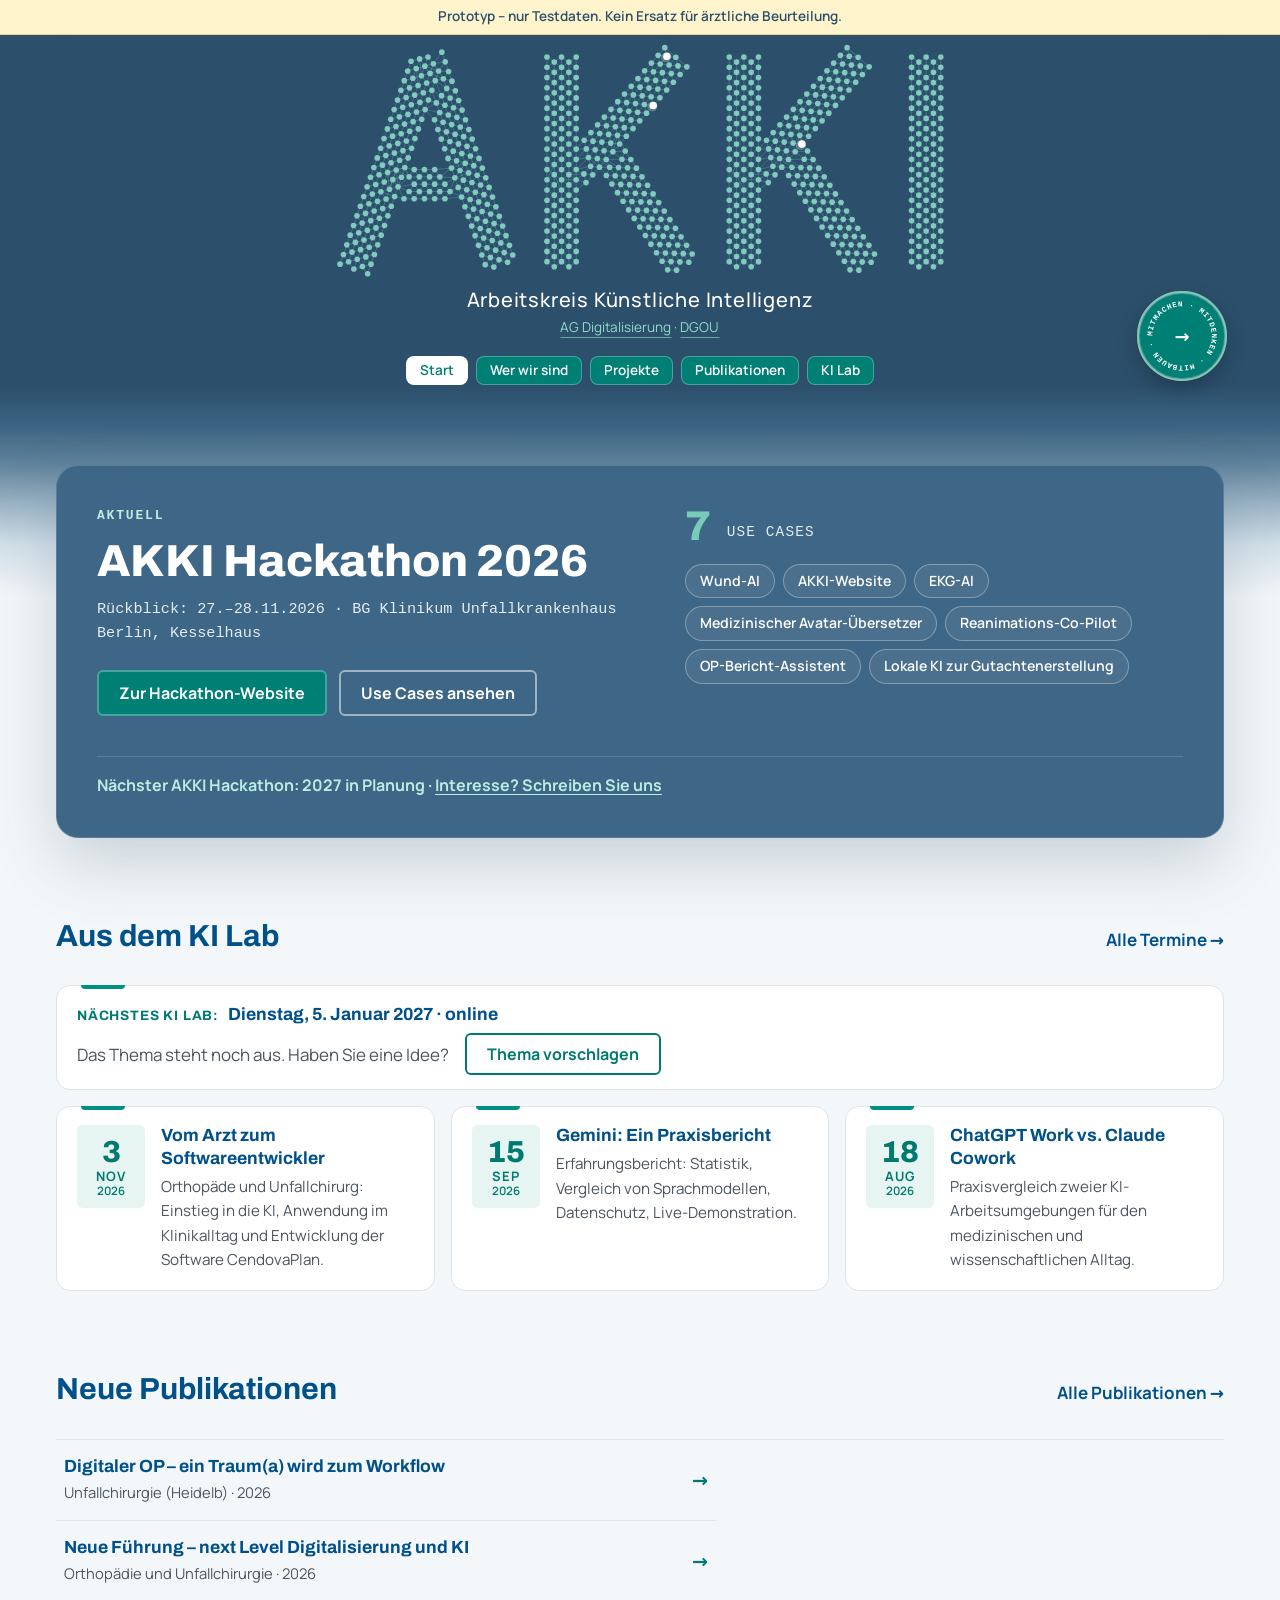
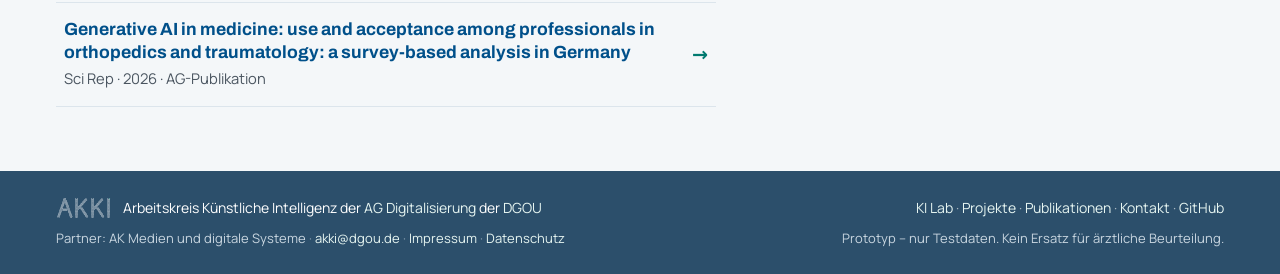
==== commit 2d39d791: "Revert "Website in Du-Form" This reverts commit 077c6aeb63f996582e932859caff5f144e61c1db." ====
--- a/public/index.html
+++ b/public/index.html
@@ -81,7 +81,7 @@
       <div class="kilab-naechster" id="kilab-naechster" hidden>
         <p class="kilab-naechster__zeile"><span class="kilab-naechster__label">Nächstes KI Lab:</span> <span class="kilab-naechster__datum" data-feld="datum"></span></p>
         <p class="kilab-naechster__thema" data-feld="thema" hidden></p>
-        <p class="kilab-naechster__frage" data-feld="ohne-thema">Das Thema steht noch aus. Hast du eine Idee?</p>
+        <p class="kilab-naechster__frage" data-feld="ohne-thema">Das Thema steht noch aus. Haben Sie eine Idee?</p>
         <a class="knopf knopf--rand" data-feld="vorschlag" data-kontakt-mailto="Themenvorschlag KI Lab">Thema vorschlagen</a>
       </div>      <div class="termin-karten" id="kilab-letzte"></div>
     </div>
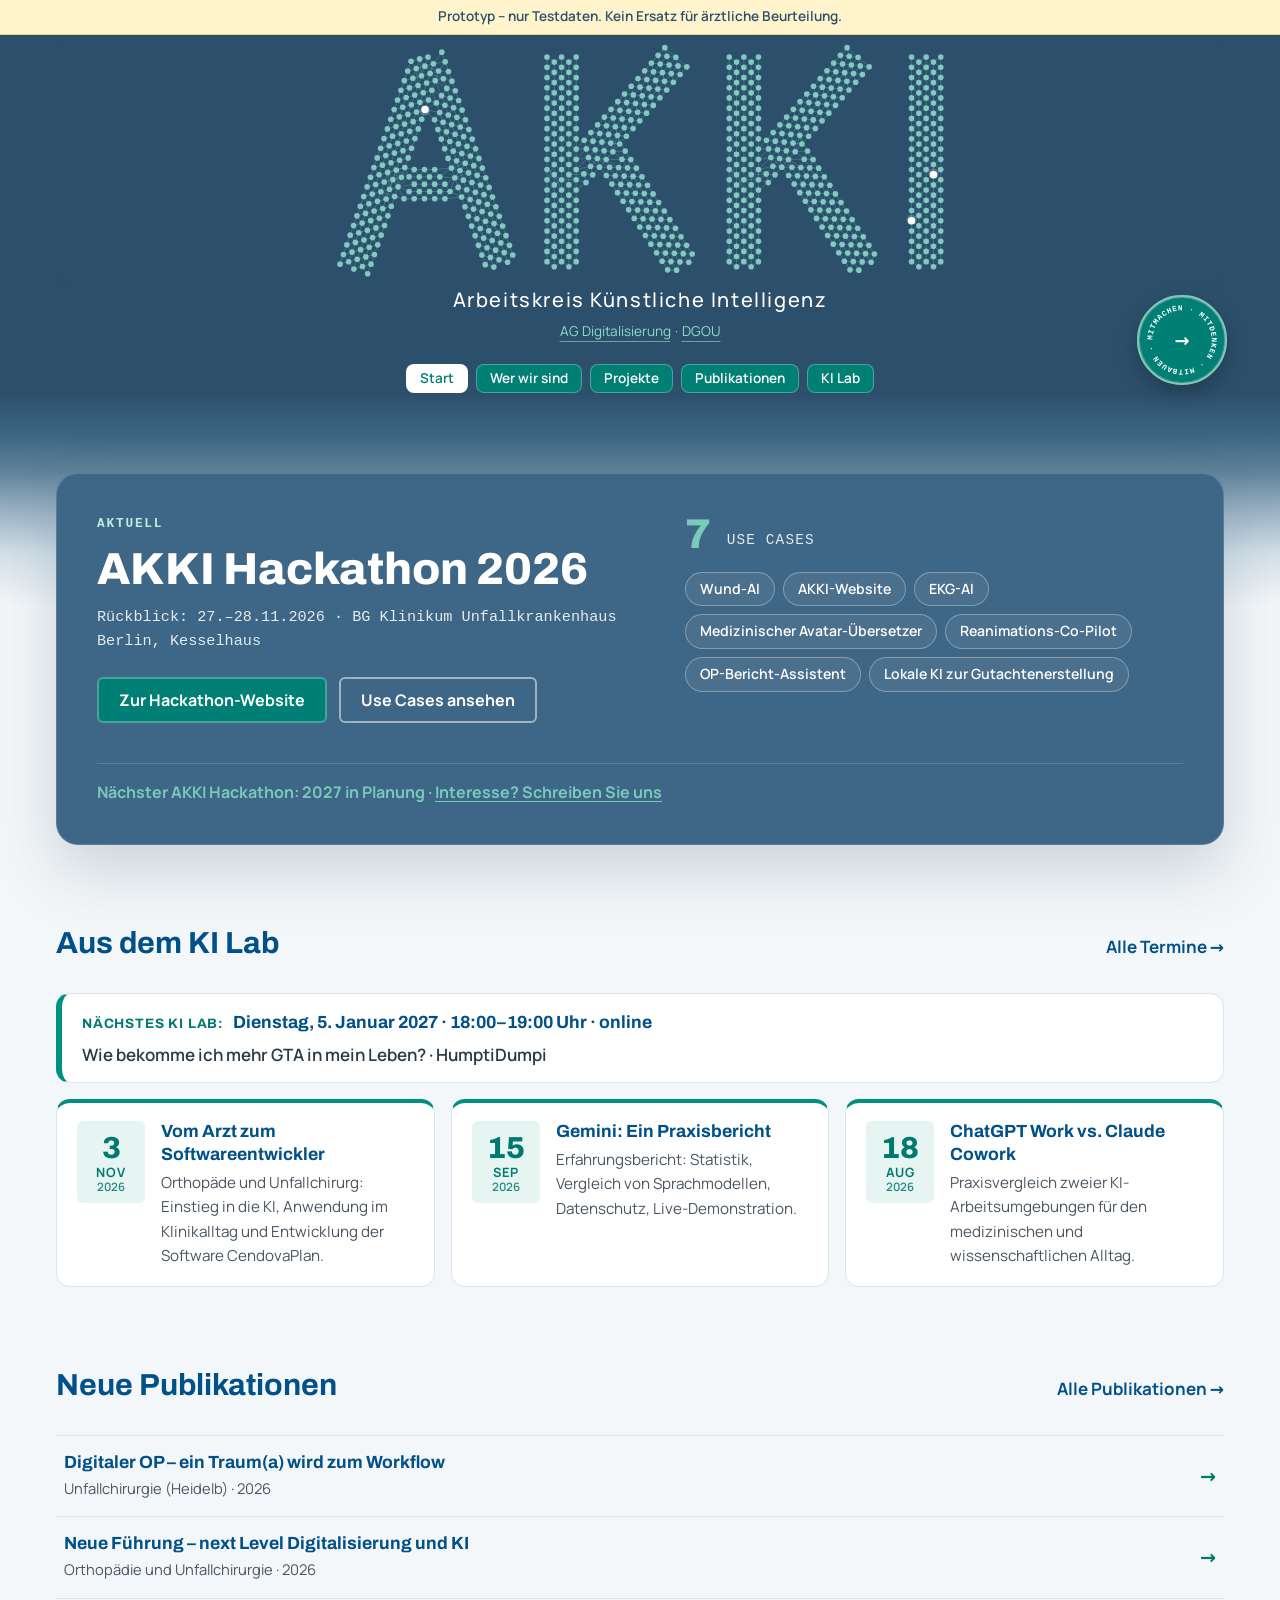
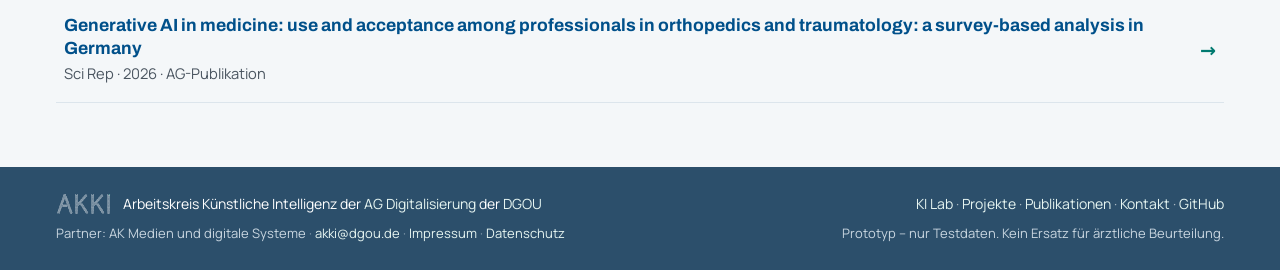
==== commit 164a3329: "KI Lab: naechster eingetragener Termin mit Thema als Danach-Zeile sichtbar" ====
--- a/public/index.html
+++ b/public/index.html
@@ -81,6 +81,7 @@
       <div class="kilab-naechster" id="kilab-naechster" hidden>
         <p class="kilab-naechster__zeile"><span class="kilab-naechster__label">Nächstes KI Lab:</span> <span class="kilab-naechster__datum" data-feld="datum"></span></p>
         <p class="kilab-naechster__thema" data-feld="thema" hidden></p>
+        <p class="kilab-naechster__danach" data-feld="danach" hidden></p>
         <p class="kilab-naechster__frage" data-feld="ohne-thema">Das Thema steht noch aus. Haben Sie eine Idee?</p>
         <a class="knopf knopf--rand" data-feld="vorschlag" data-kontakt-mailto="Themenvorschlag KI Lab">Thema vorschlagen</a>
       </div>      <div class="termin-karten" id="kilab-letzte"></div>
--- a/public/style.css
+++ b/public/style.css
@@ -682,31 +682,4 @@
 /* Logo der DGOU auf "Wer wir sind": zentriert, ohne Rahmen, unverändert */
 .logo-abschnitt .container { display: flex; justify-content: center; }
 .dgou-logo { display: block; width: 260px; max-width: 100%; height: auto; margin: var(--a3) 0; }
-
-/* =============== Design-Feinschliff (Branch design-test): nur Gestaltung, Farben und Texte unverändert =============== */
-/* 1. Lesbarkeit: ruhigerer Buchstabenabstand bei Fließtext-Zeilen, Zeilenlänge begrenzt */
-.hero__untertitel-1 { letter-spacing: .04em; }
-.kopfband__untertitel { letter-spacing: .03em; }
-main section .container > p, main section .container > ul > li { max-width: 66ch; }
-
-/* 2. Kontrast (mindestens 4,5:1 bei Text): vorhandene Palettentöne verwenden */
-.hackathon-karte .hackathon-hinweis { color: #B8EDDF; }
-.hackathon-karte .hackathon-hinweis a:hover { color: #fff; }
-.schild-petrol { background: var(--petrol-text); }
-.wendekarte__dreh::after { opacity: 1; }
-
-/* 3. Kleine Schrift auf mindestens 13 px */
-.eyebrow, .badge, .datumsblock__monat, .aktuell-karte__art, .kopfband__untertitel-2, .kategorie, .projekt-karte__kategorie, .org-box__schild { font-size: .8125rem; }
-
-/* 4. Größere Klickflächen, ohne das Layout aufzublasen */
-.hero__untertitel-2 a, .kopfband__untertitel-2 a, .hackathon-hinweis a { display: inline-block; padding: 8px 4px; margin: -8px -4px; }
-@media (max-width: 700px) { .hauptnav__knopf { padding: 10px 14px; min-height: 40px; } }
-
-/* 5. Kartenstil: ein ruhiger Vollrahmen mit kurzem Petrol-Akzent oben statt dickem Balken auf runden Ecken */
-.kachel, .termin-karte, .archiv-karte { position: relative; border-top: 1px solid var(--rahmen); }
-.wendekarte__hinten { border-top: 1px solid #BFE3DA; }
-.kachel::before, .termin-karte::before, .archiv-karte::before, .wendekarte__hinten::before { content: ""; position: absolute; top: -1px; left: var(--a3); width: 44px; height: 4px; border-radius: 0 0 4px 4px; background: var(--petrol); }
-.datumsblock__jahr { opacity: 1; }
-/* Seitenbalken auf runder Box ersetzt: Vollrahmen mit kurzem Petrol-Akzent oben (wie bei den Karten) */
-.kilab-naechster, .aktuell-karte { position: relative; border-left: 1px solid var(--rahmen); }
-.kilab-naechster::before, .aktuell-karte::before { content: ""; position: absolute; left: var(--a3); top: -1px; width: 44px; height: 4px; border-radius: 0 0 4px 4px; background: var(--petrol); }+.kilab-naechster__danach, .kl-ticket__danach { margin: 4px 0 0; color: var(--text-2); font-size: .95rem; }
